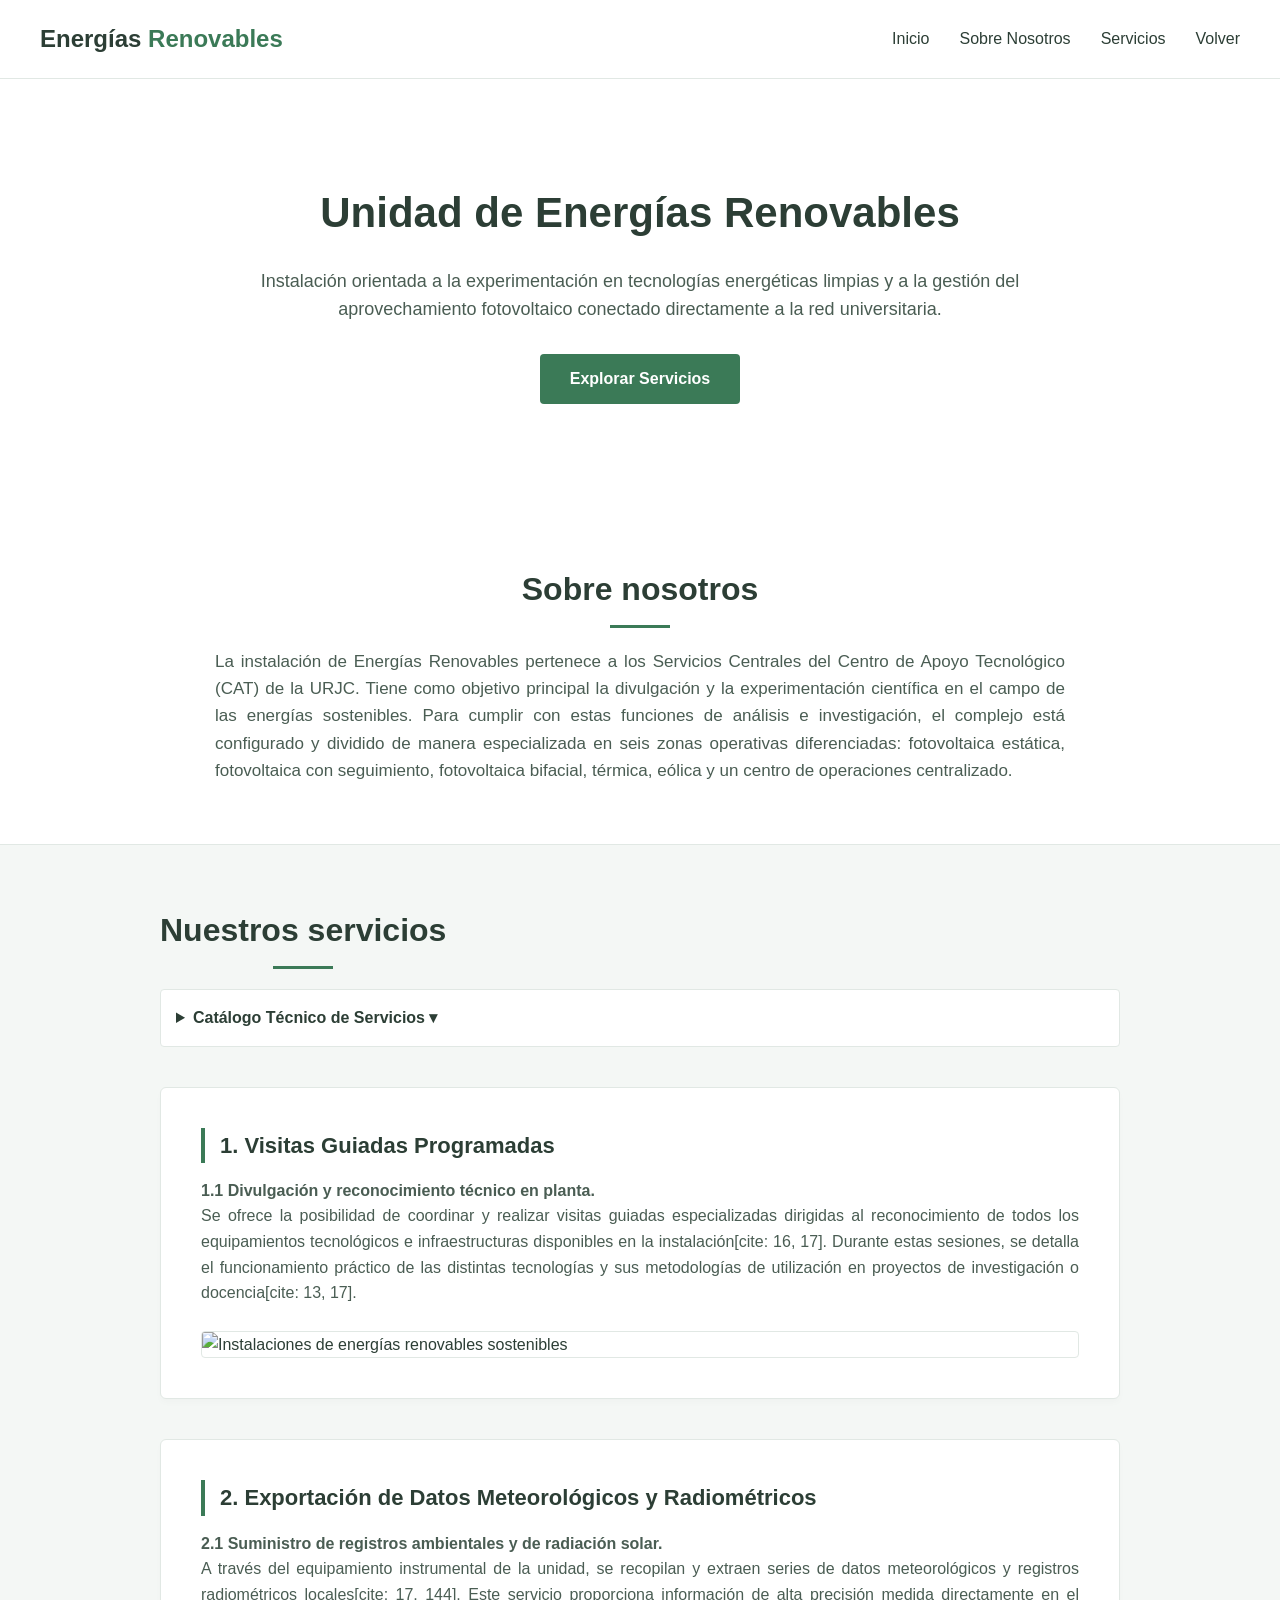
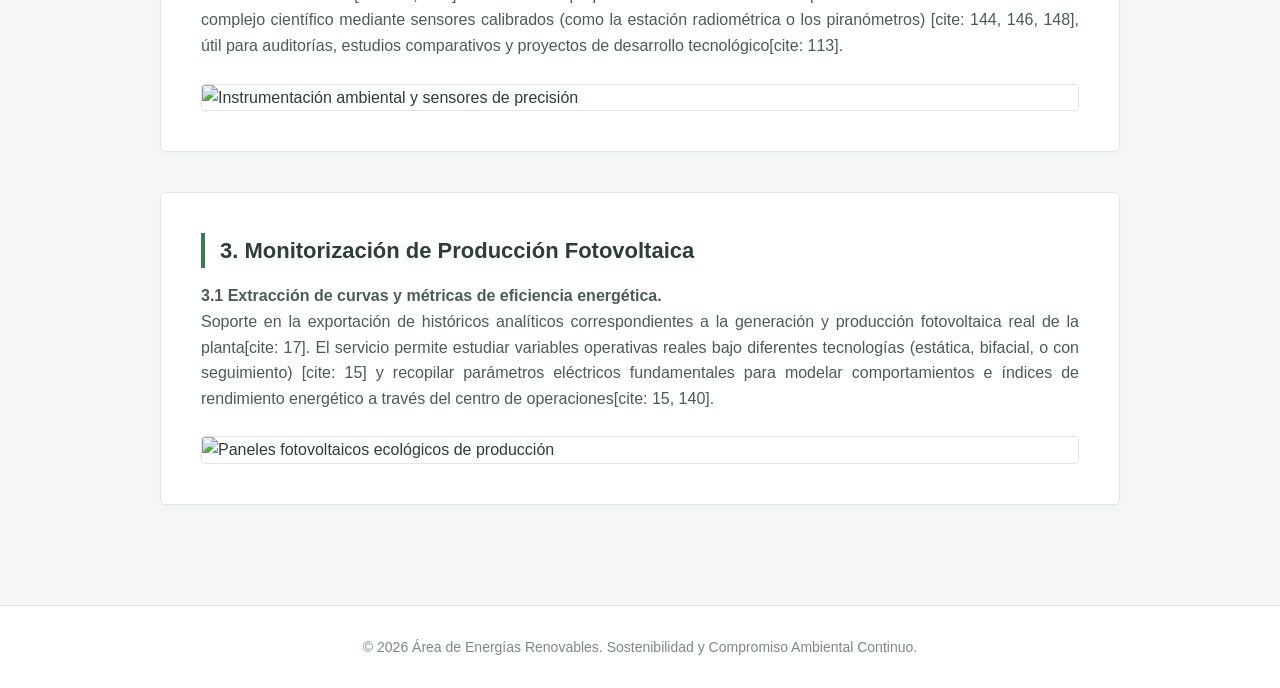
==== renovables.html @ b1b4fd77 "subida de web revovables" ====
<!DOCTYPE html>
<html lang="es">
<head>
    <meta charset="UTF-8">
    <meta name="viewport" content="width=device-width, initial-scale=1.0">
    <title>Energías Renovables | Sostenibilidad</title>
    <link rel="stylesheet" href="renovables.css">
    
</head>
<body>

    <nav>
        <div class="logo">Energías <span>Renovables</span></div>
        <ul>
            <li><a href="#inicio">Inicio</a></li>
            <li><a href="#sobre-nosotros">Sobre Nosotros</a></li>
            <li><a href="#servicios">Servicios</a></li>
            <li><a href="index.html">Volver</a></li>
        </ul>
    </nav>

    <header id="inicio" class="hero">
        <div class="hero-content">
            <h1>Unidad de Energías Renovables</h1>
            <p>Instalación orientada a la experimentación en tecnologías energéticas limpias y a la gestión del aprovechamiento fotovoltaico conectado directamente a la red universitaria.</p>
            <a href="#servicios" class="btn-futurista">Explorar Servicios</a>
        </div>
    </header>

    <section id="sobre-nosotros" class="seccion-texto">
        <div class="contenedor">
            <h2>Sobre nosotros</h2>
            <p>La instalación de Energías Renovables pertenece a los Servicios Centrales del Centro de Apoyo Tecnológico (CAT) de la URJC. Tiene como objetivo principal la divulgación y la experimentación científica en el campo de las energías sostenibles. Para cumplir con estas funciones de análisis e investigación, el complejo está configurado y dividido de manera especializada en seis zonas operativas diferenciadas: fotovoltaica estática, fotovoltaica con seguimiento, fotovoltaica bifacial, térmica, eólica y un centro de operaciones centralizado.</p>
        </div>
    </section>

    <section id="servicios" class="seccion-trabajo">
        <div class="contenedor">
            <h2>Nuestros servicios</h2>
            
            <details class="menu-desplegable-futurista">
                <summary>Catálogo Técnico de Servicios <span class="flecha">&#9662;</span></summary>
                <div class="enlaces-desplegable">
                    <a href="#fase1"><span>01.</span>Visitas Guiadas Programadas</a>
                    <a href="#fase2"><span>02.</span>Exportación de Datos Meteorológicos y Radiométricos</a>
                    <a href="#fase3"><span>03.</span>Monitorización de Producción Fotovoltaica</a>
                </div>
            </details>

            <article id="fase1" class="bloque-contenido">
                <h3>1. Visitas Guiadas Programadas</h3>
                <p><b>1.1 Divulgación y reconocimiento técnico en planta.</b><br>
                Se ofrece la posibilidad de coordinar y realizar visitas guiadas especializadas dirigidas al reconocimiento de todos los equipamientos tecnológicos e infraestructuras disponibles en la instalación[cite: 16, 17]. Durante estas sesiones, se detalla el funcionamiento práctico de las distintas tecnologías y sus metodologías de utilización en proyectos de investigación o docencia[cite: 13, 17].</p>
                <div class="contenedor-img">
                    <img src="https://images.unsplash.com/photo-1466611653911-95081537e5b7?auto=format&fit=crop&w=1000&q=80" alt="Instalaciones de energías renovables sostenibles">
                </div>
            </article>

            <article id="fase2" class="bloque-contenido">
                <h3>2. Exportación de Datos Meteorológicos y Radiométricos</h3>
                <p><b>2.1 Suministro de registros ambientales y de radiación solar.</b><br>
                A través del equipamiento instrumental de la unidad, se recopilan y extraen series de datos meteorológicos y registros radiométricos locales[cite: 17, 144]. Este servicio proporciona información de alta precisión medida directamente en el complejo científico mediante sensores calibrados (como la estación radiométrica o los piranómetros) [cite: 144, 146, 148], útil para auditorías, estudios comparativos y proyectos de desarrollo tecnológico[cite: 113].</p>
                <div class="contenedor-img">
                    <img src="https://images.unsplash.com/photo-1504384308090-c894fdcc538d?auto=format&fit=crop&w=1000&q=80" alt="Instrumentación ambiental y sensores de precisión">
                </div>
            </article>

            <article id="fase3" class="bloque-contenido">
                <h3>3. Monitorización de Producción Fotovoltaica</h3>
                <p><b>3.1 Extracción de curvas y métricas de eficiencia energética.</b><br>
                Soporte en la exportación de históricos analíticos correspondientes a la generación y producción fotovoltaica real de la planta[cite: 17]. El servicio permite estudiar variables operativas reales bajo diferentes tecnologías (estática, bifacial, o con seguimiento) [cite: 15] y recopilar parámetros eléctricos fundamentales para modelar comportamientos e índices de rendimiento energético a través del centro de operaciones[cite: 15, 140].</p>
                <div class="contenedor-img">
                    <img src="https://images.unsplash.com/photo-1509391366360-2e959784a276?auto=format&fit=crop&w=1000&q=80" alt="Paneles fotovoltaicos ecológicos de producción">
                </div>
            </article>

        </div>
    </section>

    <footer>
        <p>&copy; 2026 Área de Energías Renovables. Sostenibilidad y Compromiso Ambiental Continuo.</p>
    </footer>

</body>
</html>
---- renovables.css ----
/* --- ESTILOS ADAPTADOS AL CUIDADO DEL MEDIO AMBIENTE --- */
        :root {
            --bg-principal: #ffffff;
            --bg-seccion-clara: #f4f7f5; /* Un gris con un sutil matiz verde ecológico */
            --texto-oscuro: #2c3e35;      /* Gris carbón con tinte verde bosque para el texto */
            --verde-acento: #3b7a57;      /* Verde hoja corporativo para destacar elementos */
            --verde-hover: #29573d;       /* Verde más oscuro para interacciones */
            --linea-division: #e1e8e4;
        }

        * {
            box-sizing: border-box;
            margin: 0;
            padding: 0;
            font-family: 'Segoe UI', Tahoma, Geneva, Verdana, sans-serif;
        }

        body {
            background-color: var(--bg-principal);
            color: var(--texto-oscuro);
            line-height: 1.6;
        }

        /* Barra de Navegación */
        nav {
            background-color: var(--bg-principal);
            border-bottom: 1px solid var(--linea-division);
            padding: 20px 40px;
            display: flex;
            justify-content: space-between;
            align-items: center;
            position: sticky;
            top: 0;
            z-index: 100;
        }

        nav .logo {
            font-size: 24px;
            font-weight: bold;
            color: var(--texto-oscuro);
        }

        nav .logo span {
            color: var(--verde-acento);
        }

        nav ul {
            display: flex;
            list-style: none;
            gap: 30px;
        }

        nav ul li a {
            text-decoration: none;
            color: var(--texto-oscuro);
            font-weight: 500;
            transition: color 0.3s ease;
        }

        nav ul li a:hover {
            color: var(--verde-acento);
        }

        /* Sección Hero */
        .hero {
            background: linear-gradient(rgba(255, 255, 255, 0.85), rgba(244, 247, 245, 0.95)), 
                        url('https://images.unsplash.com/photo-1466611653911-95081537e5b7?auto=format&fit=crop&w=1600&q=80') no-focus center/cover;
            padding: 100px 20px;
            text-align: center;
        }

        .hero-content h1 {
            font-size: 42px;
            color: var(--texto-oscuro);
            margin-bottom: 20px;
        }

        .hero-content p {
            font-size: 18px;
            max-width: 800px;
            margin: 0 auto 30px auto;
            color: #4a5d53;
        }

        .btn-futurista {
            display: inline-block;
            background-color: var(--verde-acento);
            color: #ffffff;
            padding: 12px 30px;
            text-decoration: none;
            font-weight: 600;
            border-radius: 4px;
            transition: background-color 0.3s ease, transform 0.2s ease;
        }

        .btn-futurista:hover {
            background-color: var(--verde-hover);
            transform: translateY(-2px);
        }

        /* Secciones Generales */
        .contenedor {
            max-width: 1000px;
            margin: 0 auto;
            padding: 60px 20px;
        }

        .seccion-texto {
            background-color: var(--bg-principal);
            text-align: center;
        }

        .seccion-texto h2, .seccion-trabajo h2 {
            font-size: 32px;
            margin-bottom: 20px;
            color: var(--texto-oscuro);
            position: relative;
            display: inline-block;
        }

        .seccion-texto h2::after, .seccion-trabajo h2::after {
            content: '';
            display: block;
            width: 60px;
            height: 3px;
            background-color: var(--verde-acento);
            margin: 10px auto 0 auto;
        }

        .seccion-texto p {
            font-size: 17px;
            color: #4a5d53;
            max-width: 850px;
            margin: 0 auto;
            text-align: justify;
        }

        /* Sección Servicios / Trabajo */
        .seccion-trabajo {
            background-color: var(--bg-seccion-clara);
            border-top: 1px solid var(--linea-division);
        }

        /* Menú Desplegable */
        .menu-desplegable-futurista {
            background-color: var(--bg-principal);
            border: 1px solid var(--linea-division);
            border-radius: 4px;
            padding: 15px;
            margin-bottom: 40px;
        }

        .menu-desplegable-futurista summary {
            font-weight: 600;
            cursor: pointer;
            color: var(--texto-oscuro);
            outline: none;
        }

        .enlaces-desplegable {
            margin-top: 15px;
            display: flex;
            flex-direction: column;
            gap: 10px;
            padding-left: 10px;
        }

        .enlaces-desplegable a {
            text-decoration: none;
            color: #4a5d53;
            transition: color 0.2s ease;
        }

        .enlaces-desplegable a:hover {
            color: var(--verde-acento);
        }

        .enlaces-desplegable span {
            color: var(--verde-acento);
            font-weight: bold;
            margin-right: 10px;
        }

        /* Bloques de Contenido (Artículos) */
        .bloque-contenido {
            background-color: var(--bg-principal);
            border: 1px solid var(--linea-division);
            border-radius: 6px;
            padding: 40px;
            margin-bottom: 40px;
            box-shadow: 0 4px 6px rgba(0,0,0,0.02);
        }

        .bloque-contenido h3 {
            font-size: 22px;
            color: var(--texto-oscuro);
            margin-bottom: 15px;
            border-left: 4px solid var(--verde-acento);
            padding-left: 15px;
        }

        .bloque-contenido p {
            color: #4a5d53;
            margin-bottom: 25px;
            text-align: justify;
        }

        /* Contenedor de Imágenes */
        .contenedor-img {
            width: 100%;
            border-radius: 4px;
            overflow: hidden;
            border: 1px solid var(--linea-division);
        }

        .contenedor-img img {
            width: 100%;
            height: auto;
            display: block;
            transition: transform 0.3s ease;
        }

        .contenedor-img:hover img {
            transform: scale(1.02);
        }

        /* Pie de Página */
        footer {
            background-color: var(--bg-principal);
            border-top: 1px solid var(--linea-division);
            text-align: center;
            padding: 30px 20px;
            color: #7a8b81;
            font-size: 14px;
        }
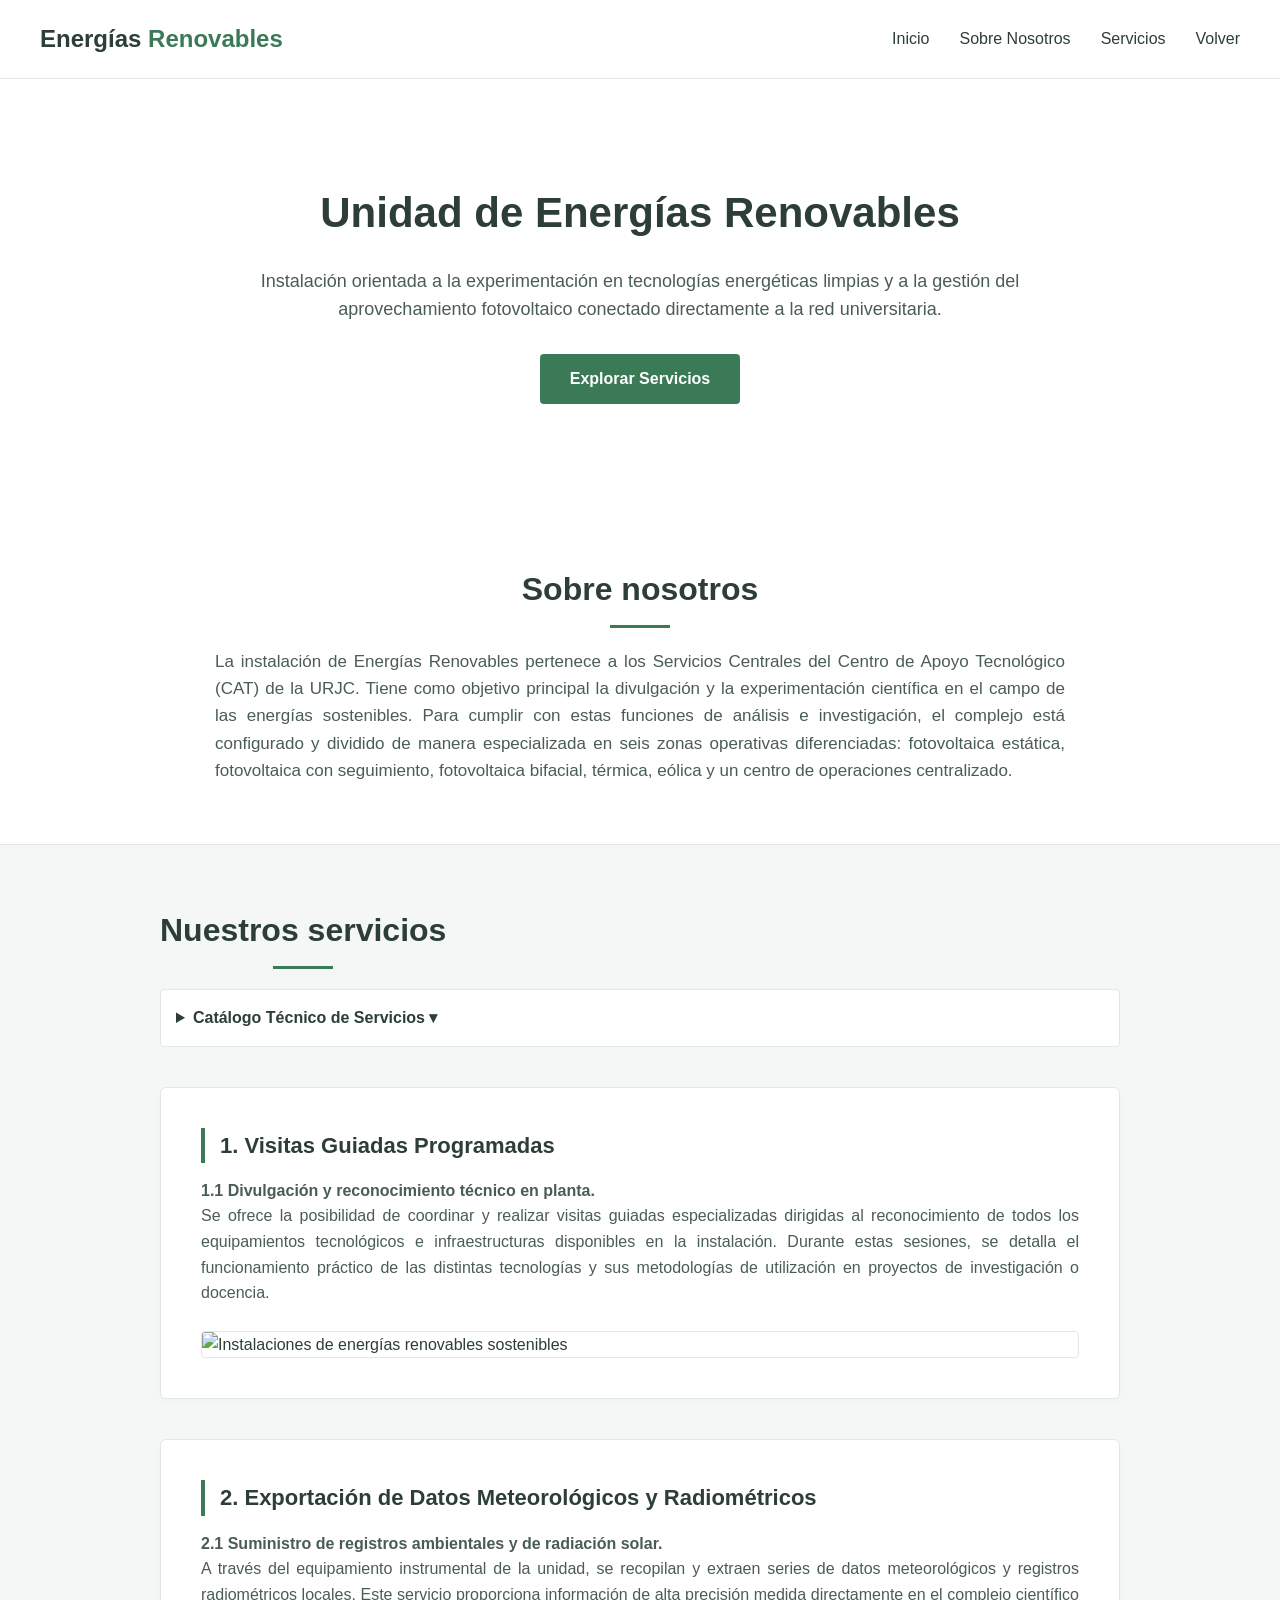
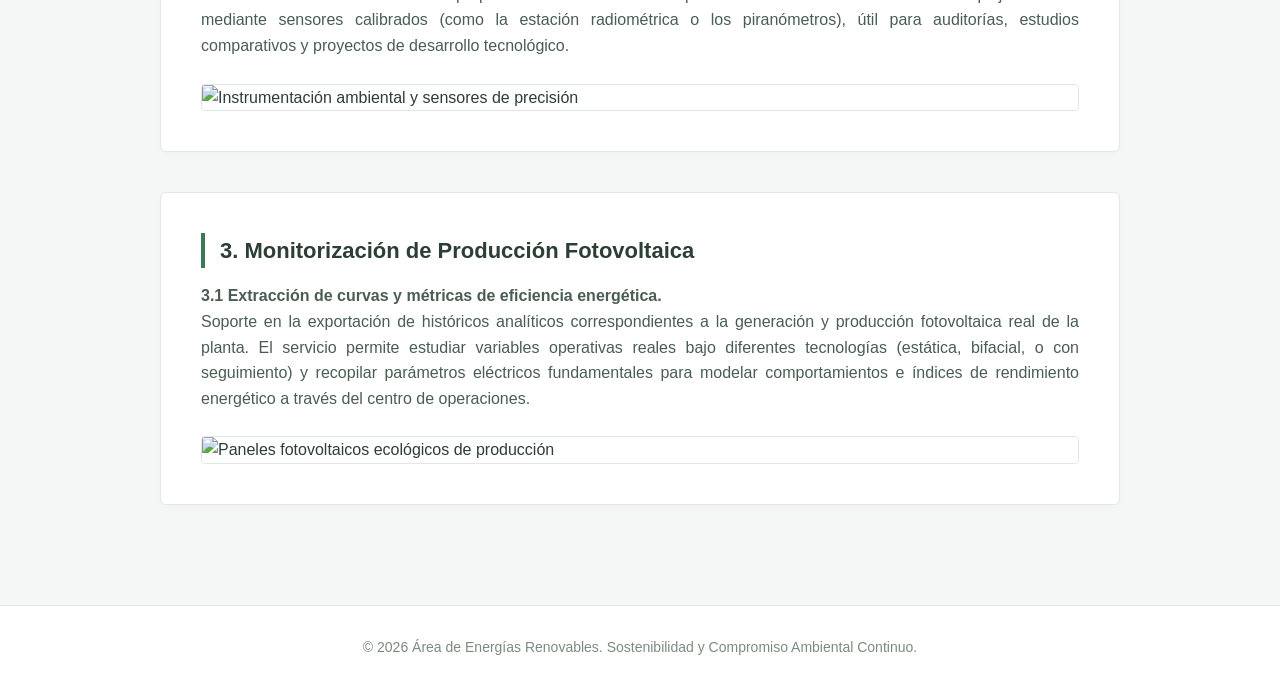
==== commit 0a24e00a: "actualizacion texto renovables" ====
--- a/renovables.html
+++ b/renovables.html
@@ -50,7 +50,7 @@
             <article id="fase1" class="bloque-contenido">
                 <h3>1. Visitas Guiadas Programadas</h3>
                 <p><b>1.1 Divulgación y reconocimiento técnico en planta.</b><br>
-                Se ofrece la posibilidad de coordinar y realizar visitas guiadas especializadas dirigidas al reconocimiento de todos los equipamientos tecnológicos e infraestructuras disponibles en la instalación[cite: 16, 17]. Durante estas sesiones, se detalla el funcionamiento práctico de las distintas tecnologías y sus metodologías de utilización en proyectos de investigación o docencia[cite: 13, 17].</p>
+                Se ofrece la posibilidad de coordinar y realizar visitas guiadas especializadas dirigidas al reconocimiento de todos los equipamientos tecnológicos e infraestructuras disponibles en la instalación. Durante estas sesiones, se detalla el funcionamiento práctico de las distintas tecnologías y sus metodologías de utilización en proyectos de investigación o docencia.</p>
                 <div class="contenedor-img">
                     <img src="https://images.unsplash.com/photo-1466611653911-95081537e5b7?auto=format&fit=crop&w=1000&q=80" alt="Instalaciones de energías renovables sostenibles">
                 </div>
@@ -59,7 +59,7 @@
             <article id="fase2" class="bloque-contenido">
                 <h3>2. Exportación de Datos Meteorológicos y Radiométricos</h3>
                 <p><b>2.1 Suministro de registros ambientales y de radiación solar.</b><br>
-                A través del equipamiento instrumental de la unidad, se recopilan y extraen series de datos meteorológicos y registros radiométricos locales[cite: 17, 144]. Este servicio proporciona información de alta precisión medida directamente en el complejo científico mediante sensores calibrados (como la estación radiométrica o los piranómetros) [cite: 144, 146, 148], útil para auditorías, estudios comparativos y proyectos de desarrollo tecnológico[cite: 113].</p>
+                A través del equipamiento instrumental de la unidad, se recopilan y extraen series de datos meteorológicos y registros radiométricos locales. Este servicio proporciona información de alta precisión medida directamente en el complejo científico mediante sensores calibrados (como la estación radiométrica o los piranómetros), útil para auditorías, estudios comparativos y proyectos de desarrollo tecnológico.</p>
                 <div class="contenedor-img">
                     <img src="https://images.unsplash.com/photo-1504384308090-c894fdcc538d?auto=format&fit=crop&w=1000&q=80" alt="Instrumentación ambiental y sensores de precisión">
                 </div>
@@ -68,7 +68,7 @@
             <article id="fase3" class="bloque-contenido">
                 <h3>3. Monitorización de Producción Fotovoltaica</h3>
                 <p><b>3.1 Extracción de curvas y métricas de eficiencia energética.</b><br>
-                Soporte en la exportación de históricos analíticos correspondientes a la generación y producción fotovoltaica real de la planta[cite: 17]. El servicio permite estudiar variables operativas reales bajo diferentes tecnologías (estática, bifacial, o con seguimiento) [cite: 15] y recopilar parámetros eléctricos fundamentales para modelar comportamientos e índices de rendimiento energético a través del centro de operaciones[cite: 15, 140].</p>
+                Soporte en la exportación de históricos analíticos correspondientes a la generación y producción fotovoltaica real de la planta. El servicio permite estudiar variables operativas reales bajo diferentes tecnologías (estática, bifacial, o con seguimiento) y recopilar parámetros eléctricos fundamentales para modelar comportamientos e índices de rendimiento energético a través del centro de operaciones.</p>
                 <div class="contenedor-img">
                     <img src="https://images.unsplash.com/photo-1509391366360-2e959784a276?auto=format&fit=crop&w=1000&q=80" alt="Paneles fotovoltaicos ecológicos de producción">
                 </div>
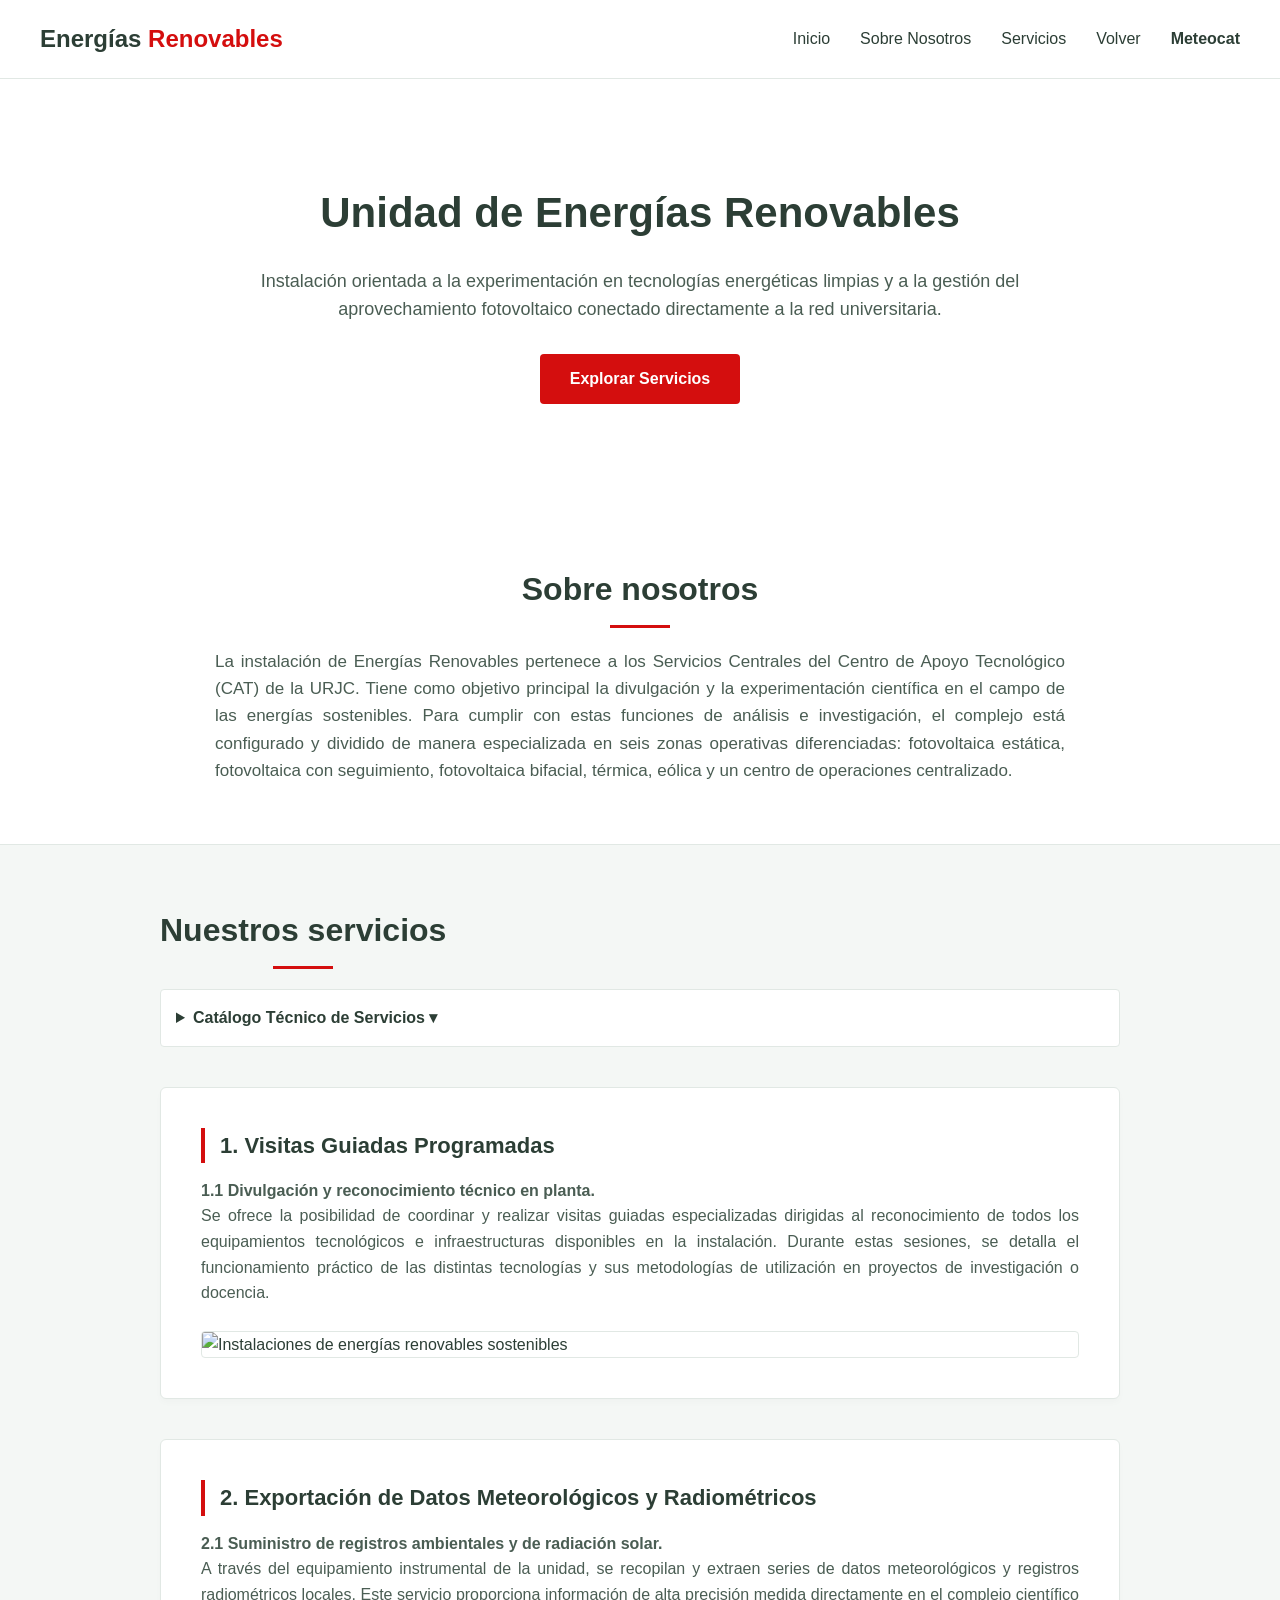
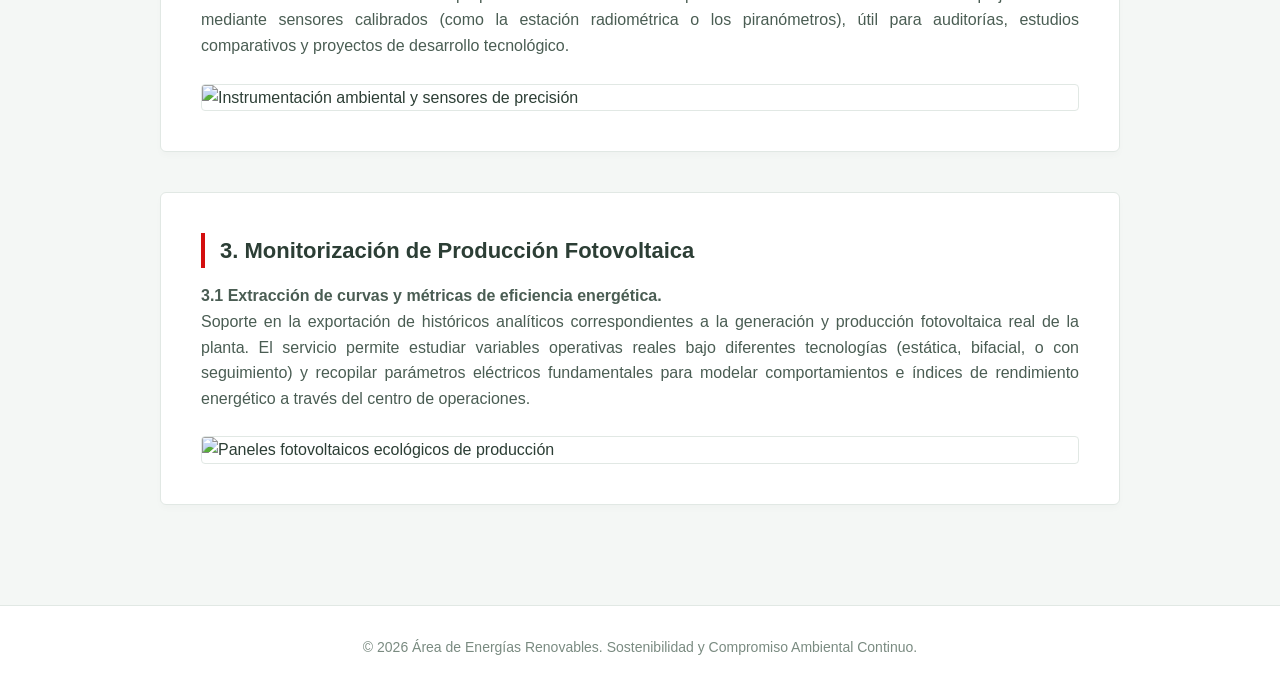
==== commit f86b89a4: "cambio diseño" ====
--- a/renovables.html
+++ b/renovables.html
@@ -16,6 +16,13 @@
             <li><a href="#sobre-nosotros">Sobre Nosotros</a></li>
             <li><a href="#servicios">Servicios</a></li>
             <li><a href="index.html">Volver</a></li>
+            <li><a href="http://meteocat.urjc.es/" ><b>Meteocat</b></a></li>
+            <!--<div class="nav-status-group">
+                
+                <a href="http://meteocat.urjc.es/" class="btn-nav-meteocat" target="_blank">
+                    Meteocat &rarr;
+                </a>
+            </div> -->
         </ul>
     </nav>
 
--- a/renovables.css
+++ b/renovables.css
@@ -4,7 +4,7 @@
             --bg-principal: #ffffff;
             --bg-seccion-clara: #f4f7f5; /* Un gris con un sutil matiz verde ecológico */
             --texto-oscuro: #2c3e35;      /* Gris carbón con tinte verde bosque para el texto */
-            --verde-acento: #3b7a57;      /* Verde hoja corporativo para destacar elementos */
+            --verde-acento: #d40e0e;      /* #3b7a57 Verde hoja corporativo para destacar elementos */
             --verde-hover: #29573d;       /* Verde más oscuro para interacciones */
             --linea-division: #e1e8e4;
         }
@@ -24,7 +24,7 @@
 
         /* Barra de Navegación */
         nav {
-            background-color: var(--bg-principal);
+            background-color:var(--bg-principal);
             border-bottom: 1px solid var(--linea-division);
             padding: 20px 40px;
             display: flex;
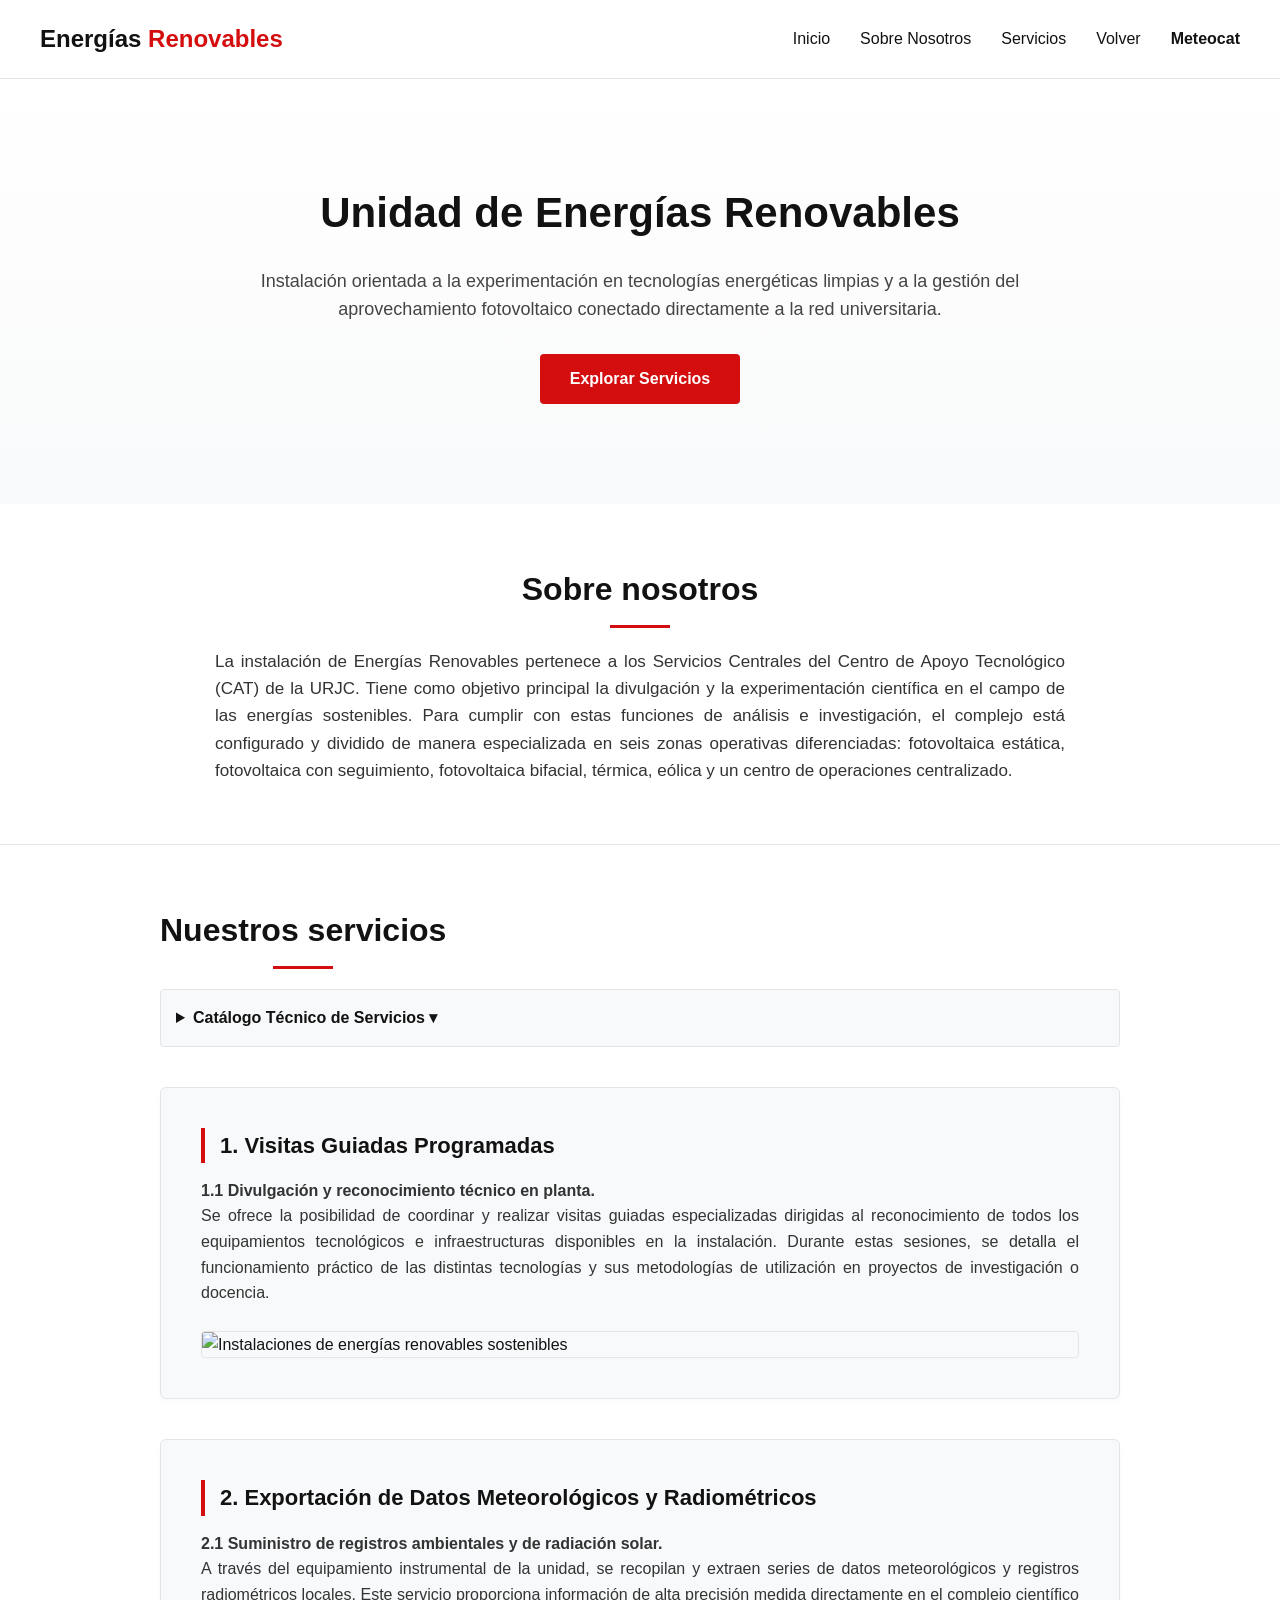
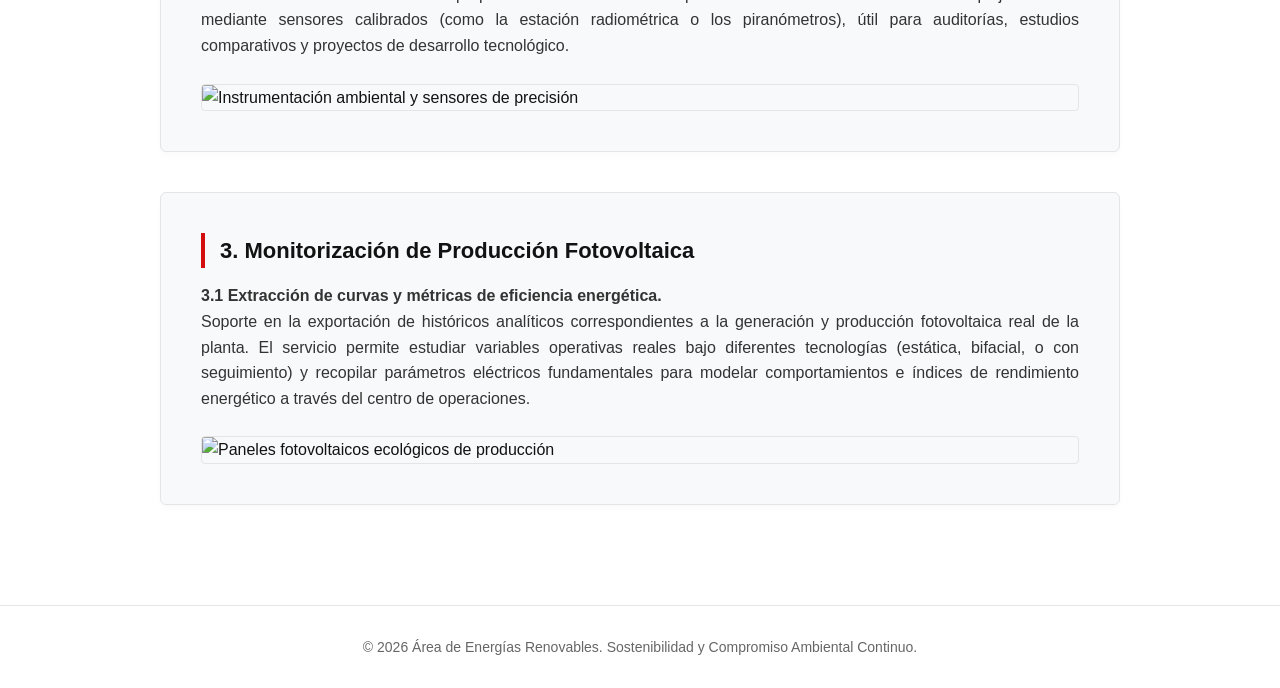
==== commit 18659fe3: "cambio de estructura" ====
--- a/renovables.html
+++ b/renovables.html
@@ -5,7 +5,6 @@
     <meta name="viewport" content="width=device-width, initial-scale=1.0">
     <title>Energías Renovables | Sostenibilidad</title>
     <link rel="stylesheet" href="renovables.css">
-    
 </head>
 <body>
 
@@ -16,13 +15,7 @@
             <li><a href="#sobre-nosotros">Sobre Nosotros</a></li>
             <li><a href="#servicios">Servicios</a></li>
             <li><a href="index.html">Volver</a></li>
-            <li><a href="http://meteocat.urjc.es/" ><b>Meteocat</b></a></li>
-            <!--<div class="nav-status-group">
-                
-                <a href="http://meteocat.urjc.es/" class="btn-nav-meteocat" target="_blank">
-                    Meteocat &rarr;
-                </a>
-            </div> -->
+            <li><a href="http://meteocat.urjc.es/"><b>Meteocat</b></a></li>
         </ul>
     </nav>
 
@@ -50,7 +43,7 @@
                 <div class="enlaces-desplegable">
                     <a href="#fase1"><span>01.</span>Visitas Guiadas Programadas</a>
                     <a href="#fase2"><span>02.</span>Exportación de Datos Meteorológicos y Radiométricos</a>
-                    <a href="#fase3"><span>03.</span>Monitorización de Producción Fotovoltaica</a>
+                    <a href="#fase3"><span>03.</span>Monitorización de Production Fotovoltaica</a>
                 </div>
             </details>
 
--- a/renovables.css
+++ b/renovables.css
@@ -1,237 +1,235 @@
-
-        /* --- ESTILOS ADAPTADOS AL CUIDADO DEL MEDIO AMBIENTE --- */
-        :root {
-            --bg-principal: #ffffff;
-            --bg-seccion-clara: #f4f7f5; /* Un gris con un sutil matiz verde ecológico */
-            --texto-oscuro: #2c3e35;      /* Gris carbón con tinte verde bosque para el texto */
-            --verde-acento: #d40e0e;      /* #3b7a57 Verde hoja corporativo para destacar elementos */
-            --verde-hover: #29573d;       /* Verde más oscuro para interacciones */
-            --linea-division: #e1e8e4;
-        }
-
-        * {
-            box-sizing: border-box;
-            margin: 0;
-            padding: 0;
-            font-family: 'Segoe UI', Tahoma, Geneva, Verdana, sans-serif;
-        }
-
-        body {
-            background-color: var(--bg-principal);
-            color: var(--texto-oscuro);
-            line-height: 1.6;
-        }
-
-        /* Barra de Navegación */
-        nav {
-            background-color:var(--bg-principal);
-            border-bottom: 1px solid var(--linea-division);
-            padding: 20px 40px;
-            display: flex;
-            justify-content: space-between;
-            align-items: center;
-            position: sticky;
-            top: 0;
-            z-index: 100;
-        }
-
-        nav .logo {
-            font-size: 24px;
-            font-weight: bold;
-            color: var(--texto-oscuro);
-        }
-
-        nav .logo span {
-            color: var(--verde-acento);
-        }
-
-        nav ul {
-            display: flex;
-            list-style: none;
-            gap: 30px;
-        }
-
-        nav ul li a {
-            text-decoration: none;
-            color: var(--texto-oscuro);
-            font-weight: 500;
-            transition: color 0.3s ease;
-        }
-
-        nav ul li a:hover {
-            color: var(--verde-acento);
-        }
-
-        /* Sección Hero */
-        .hero {
-            background: linear-gradient(rgba(255, 255, 255, 0.85), rgba(244, 247, 245, 0.95)), 
-                        url('https://images.unsplash.com/photo-1466611653911-95081537e5b7?auto=format&fit=crop&w=1600&q=80') no-focus center/cover;
-            padding: 100px 20px;
-            text-align: center;
-        }
-
-        .hero-content h1 {
-            font-size: 42px;
-            color: var(--texto-oscuro);
-            margin-bottom: 20px;
-        }
-
-        .hero-content p {
-            font-size: 18px;
-            max-width: 800px;
-            margin: 0 auto 30px auto;
-            color: #4a5d53;
-        }
-
-        .btn-futurista {
-            display: inline-block;
-            background-color: var(--verde-acento);
-            color: #ffffff;
-            padding: 12px 30px;
-            text-decoration: none;
-            font-weight: 600;
-            border-radius: 4px;
-            transition: background-color 0.3s ease, transform 0.2s ease;
-        }
-
-        .btn-futurista:hover {
-            background-color: var(--verde-hover);
-            transform: translateY(-2px);
-        }
-
-        /* Secciones Generales */
-        .contenedor {
-            max-width: 1000px;
-            margin: 0 auto;
-            padding: 60px 20px;
-        }
-
-        .seccion-texto {
-            background-color: var(--bg-principal);
-            text-align: center;
-        }
-
-        .seccion-texto h2, .seccion-trabajo h2 {
-            font-size: 32px;
-            margin-bottom: 20px;
-            color: var(--texto-oscuro);
-            position: relative;
-            display: inline-block;
-        }
-
-        .seccion-texto h2::after, .seccion-trabajo h2::after {
-            content: '';
-            display: block;
-            width: 60px;
-            height: 3px;
-            background-color: var(--verde-acento);
-            margin: 10px auto 0 auto;
-        }
-
-        .seccion-texto p {
-            font-size: 17px;
-            color: #4a5d53;
-            max-width: 850px;
-            margin: 0 auto;
-            text-align: justify;
-        }
-
-        /* Sección Servicios / Trabajo */
-        .seccion-trabajo {
-            background-color: var(--bg-seccion-clara);
-            border-top: 1px solid var(--linea-division);
-        }
-
-        /* Menú Desplegable */
-        .menu-desplegable-futurista {
-            background-color: var(--bg-principal);
-            border: 1px solid var(--linea-division);
-            border-radius: 4px;
-            padding: 15px;
-            margin-bottom: 40px;
-        }
-
-        .menu-desplegable-futurista summary {
-            font-weight: 600;
-            cursor: pointer;
-            color: var(--texto-oscuro);
-            outline: none;
-        }
-
-        .enlaces-desplegable {
-            margin-top: 15px;
-            display: flex;
-            flex-direction: column;
-            gap: 10px;
-            padding-left: 10px;
-        }
-
-        .enlaces-desplegable a {
-            text-decoration: none;
-            color: #4a5d53;
-            transition: color 0.2s ease;
-        }
-
-        .enlaces-desplegable a:hover {
-            color: var(--verde-acento);
-        }
-
-        .enlaces-desplegable span {
-            color: var(--verde-acento);
-            font-weight: bold;
-            margin-right: 10px;
-        }
-
-        /* Bloques de Contenido (Artículos) */
-        .bloque-contenido {
-            background-color: var(--bg-principal);
-            border: 1px solid var(--linea-division);
-            border-radius: 6px;
-            padding: 40px;
-            margin-bottom: 40px;
-            box-shadow: 0 4px 6px rgba(0,0,0,0.02);
-        }
-
-        .bloque-contenido h3 {
-            font-size: 22px;
-            color: var(--texto-oscuro);
-            margin-bottom: 15px;
-            border-left: 4px solid var(--verde-acento);
-            padding-left: 15px;
-        }
-
-        .bloque-contenido p {
-            color: #4a5d53;
-            margin-bottom: 25px;
-            text-align: justify;
-        }
-
-        /* Contenedor de Imágenes */
-        .contenedor-img {
-            width: 100%;
-            border-radius: 4px;
-            overflow: hidden;
-            border: 1px solid var(--linea-division);
-        }
-
-        .contenedor-img img {
-            width: 100%;
-            height: auto;
-            display: block;
-            transition: transform 0.3s ease;
-        }
-
-        .contenedor-img:hover img {
-            transform: scale(1.02);
-        }
-
-        /* Pie de Página */
-        footer {
-            background-color: var(--bg-principal);
-            border-top: 1px solid var(--linea-division);
-            text-align: center;
-            padding: 30px 20px;
-            color: #7a8b81;
-            font-size: 14px;
-        }
-    +/* --- ESTILOS OPTIMIZADOS EN PALETA ROJO, NEGRO Y BLANCO --- */
+:root {
+    --bg-principal: #ffffff;
+    --bg-seccion-clara: #f8f9fa;  /* Blanco grisáceo muy limpio para contrastes */
+    --texto-oscuro: #121212;      /* Negro puro/pizarra para lecturas nítidas */
+    --rojo-acento: #d40e0e;       /* Rojo vivo para destacar elementos clave */
+    --rojo-hover: #990a0a;        /* Rojo oscuro para interacciones */
+    --linea-division: #e5e5e5;    /* Gris claro para separar secciones limpiamente */
+}
+
+* {
+    box-sizing: border-box;
+    margin: 0;
+    padding: 0;
+    font-family: 'Segoe UI', Tahoma, Geneva, Verdana, sans-serif;
+}
+
+body {
+    background-color: var(--bg-principal);
+    color: var(--texto-oscuro);
+    line-height: 1.6;
+}
+
+/* Barra de Navegación */
+nav {
+    background-color: var(--bg-principal);
+    border-bottom: 1px solid var(--linea-division);
+    padding: 20px 40px;
+    display: flex;
+    justify-content: space-between;
+    align-items: center;
+    position: sticky;
+    top: 0;
+    z-index: 100;
+}
+
+nav .logo {
+    font-size: 24px;
+    font-weight: bold;
+    color: var(--texto-oscuro);
+}
+
+nav .logo span {
+    color: var(--rojo-acento);
+}
+
+nav ul {
+    display: flex;
+    list-style: none;
+    gap: 30px;
+}
+
+nav ul li a {
+    text-decoration: none;
+    color: var(--texto-oscuro);
+    font-weight: 500;
+    transition: color 0.3s ease;
+}
+
+nav ul li a:hover {
+    color: var(--rojo-acento);
+}
+
+/* Sección Hero (Con la imagen del taller mecánico/industrial integrada) */
+.hero {
+    background: linear-gradient(rgba(255, 255, 255, 0.85), rgba(248, 249, 250, 0.95)), 
+                url('https://images.unsplash.com/photo-1504384308090-c894fdcc538d?auto=format&fit=crop&w=1600&q=80') no-repeat center/cover;
+    padding: 100px 20px;
+    text-align: center;
+}
+
+.hero-content h1 {
+    font-size: 42px;
+    color: var(--texto-oscuro);
+    margin-bottom: 20px;
+}
+
+.hero-content p {
+    font-size: 18px;
+    max-width: 800px;
+    margin: 0 auto 30px auto;
+    color: #444444;
+}
+
+.btn-futurista {
+    display: inline-block;
+    background-color: var(--rojo-acento);
+    color: #ffffff;
+    padding: 12px 30px;
+    text-decoration: none;
+    font-weight: 600;
+    border-radius: 4px;
+    transition: background-color 0.3s ease, transform 0.2s ease;
+}
+
+.btn-futurista:hover {
+    background-color: var(--rojo-hover);
+    transform: translateY(-2px);
+}
+
+/* Secciones Generales */
+.contenedor {
+    max-width: 1000px;
+    margin: 0 auto;
+    padding: 60px 20px;
+}
+
+.seccion-texto {
+    background-color: var(--bg-principal);
+    text-align: center;
+}
+
+.seccion-texto h2, .seccion-trabajo h2 {
+    font-size: 32px;
+    margin-bottom: 20px;
+    color: var(--texto-oscuro);
+    position: relative;
+    display: inline-block;
+}
+
+.seccion-texto h2::after, .seccion-trabajo h2::after {
+    content: '';
+    display: block;
+    width: 60px;
+    height: 3px;
+    background-color: var(--rojo-acento);
+    margin: 10px auto 0 auto;
+}
+
+.seccion-texto p {
+    font-size: 17px;
+    color: #333333;
+    max-width: 850px;
+    margin: 0 auto;
+    text-align: justify;
+}
+
+/* Sección Servicios / Trabajo */
+.seccion-trabajo {
+    background-color: var(--bg-principal);
+    border-top: 1px solid var(--linea-division);
+}
+
+/* Menú Desplegable */
+.menu-desplegable-futurista {
+    background-color: var(--bg-seccion-clara); 
+    border: 1px solid var(--linea-division);
+    border-radius: 4px;
+    padding: 15px;
+    margin-bottom: 40px;
+}
+
+.menu-desplegable-futurista summary {
+    font-weight: 600;
+    cursor: pointer;
+    color: var(--texto-oscuro);
+    outline: none;
+}
+
+.enlaces-desplegable {
+    margin-top: 15px;
+    display: flex;
+    flex-direction: column;
+    gap: 10px;
+    padding-left: 10px;
+}
+
+.enlaces-desplegable a {
+    text-decoration: none;
+    color: #444444;
+    transition: color 0.2s ease;
+}
+
+.enlaces-desplegable a:hover {
+    color: var(--rojo-acento);
+}
+
+.enlaces-desplegable span {
+    color: var(--rojo-acento);
+    font-weight: bold;
+    margin-right: 10px;
+}
+
+/* Bloques de Contenido (Artículos) */
+.bloque-contenido {
+    background-color: var(--bg-seccion-clara); 
+    border: 1px solid var(--linea-division);
+    border-radius: 6px;
+    padding: 40px;
+    margin-bottom: 40px;
+    box-shadow: 0 4px 6px rgba(0,0,0,0.02);
+}
+
+.bloque-contenido h3 {
+    font-size: 22px;
+    color: var(--texto-oscuro);
+    margin-bottom: 15px;
+    border-left: 4px solid var(--rojo-acento);
+    padding-left: 15px;
+}
+
+.bloque-contenido p {
+    color: #333333;
+    margin-bottom: 25px;
+    text-align: justify;
+}
+
+/* Contenedor de Imágenes */
+.contenedor-img {
+    width: 100%;
+    border-radius: 4px;
+    overflow: hidden;
+    border: 1px solid var(--linea-division);
+}
+
+.contenedor-img img {
+    width: 100%;
+    height: auto;
+    display: block;
+    transition: transform 0.3s ease;
+}
+
+.contenedor-img:hover img {
+    transform: scale(1.02);
+}
+
+/* Pie de Página */
+footer {
+    background-color: var(--bg-principal);
+    border-top: 1px solid var(--linea-division);
+    text-align: center;
+    padding: 30px 20px;
+    color: #666666;
+    font-size: 14px;
+}
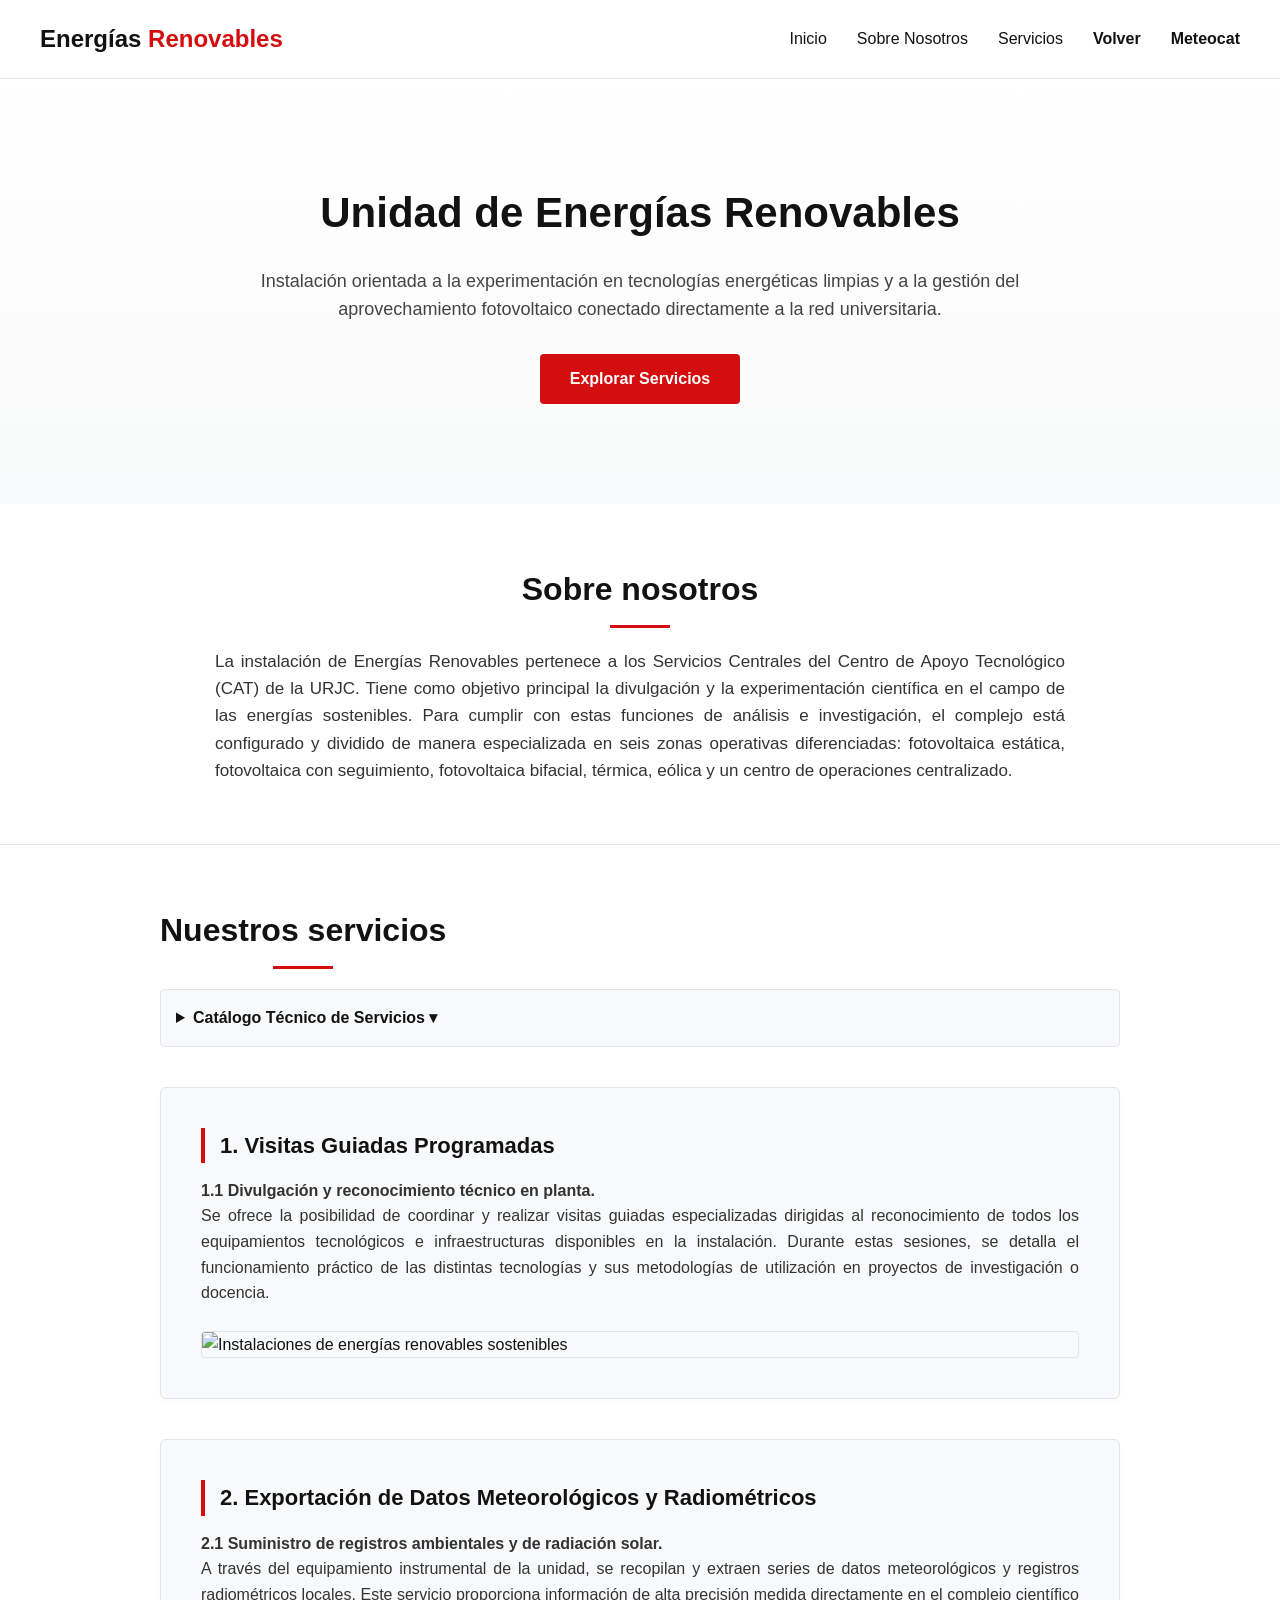
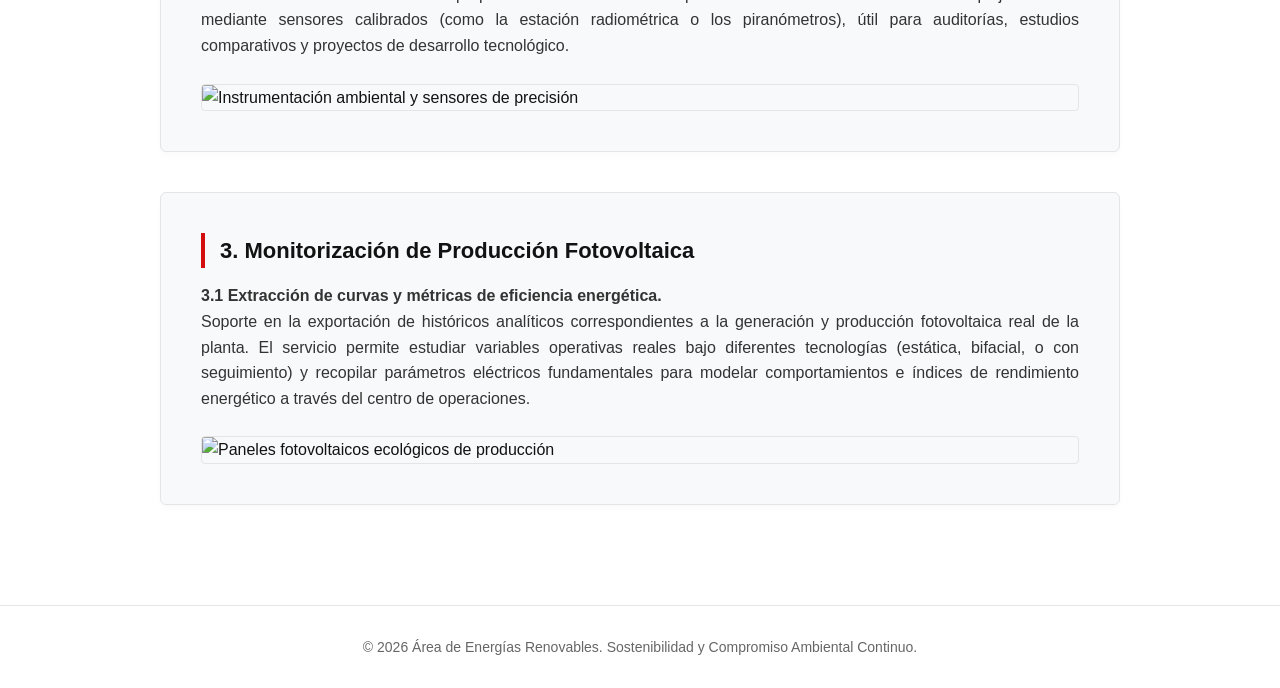
==== commit e05d0d4c: "enlace en negrita" ====
--- a/renovables.html
+++ b/renovables.html
@@ -14,7 +14,7 @@
             <li><a href="#inicio">Inicio</a></li>
             <li><a href="#sobre-nosotros">Sobre Nosotros</a></li>
             <li><a href="#servicios">Servicios</a></li>
-            <li><a href="index.html">Volver</a></li>
+            <li><a href="index.html"><strong>Volver</strong></a></li>
             <li><a href="http://meteocat.urjc.es/"><b>Meteocat</b></a></li>
         </ul>
     </nav>
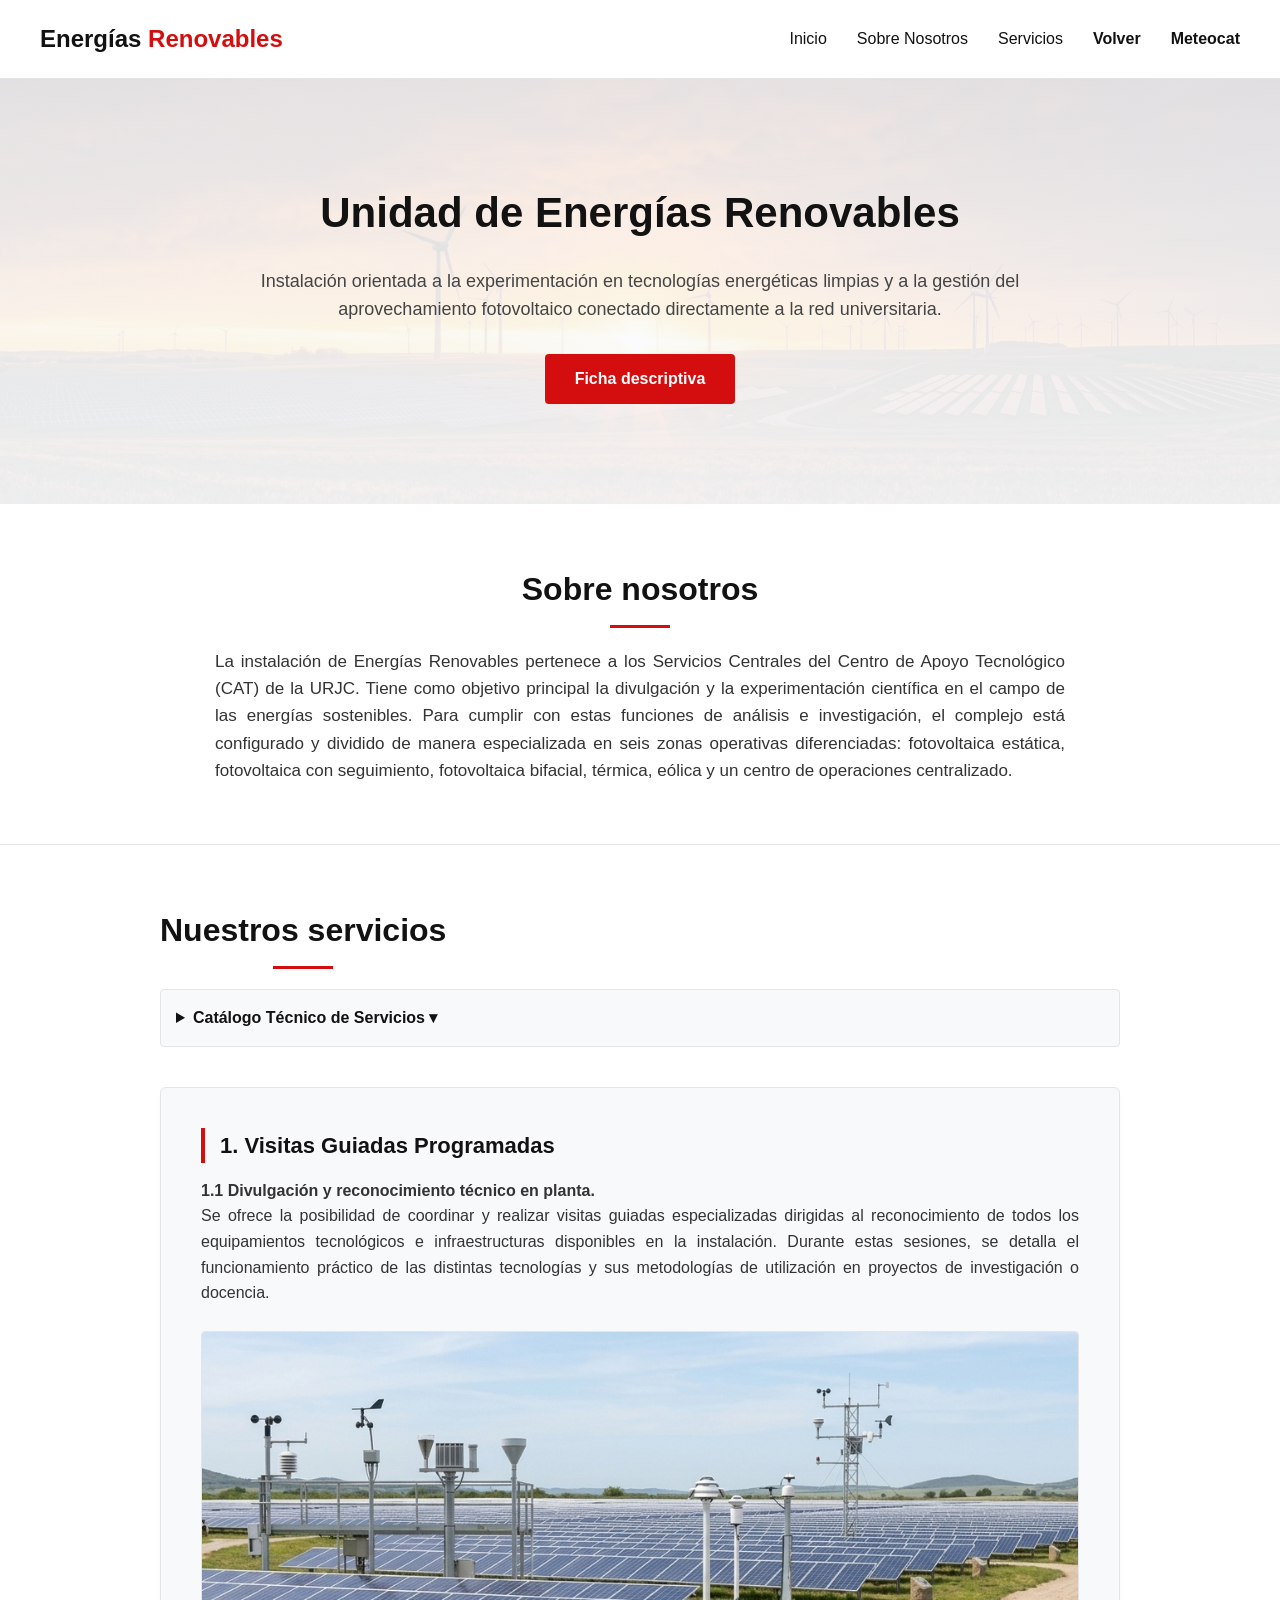
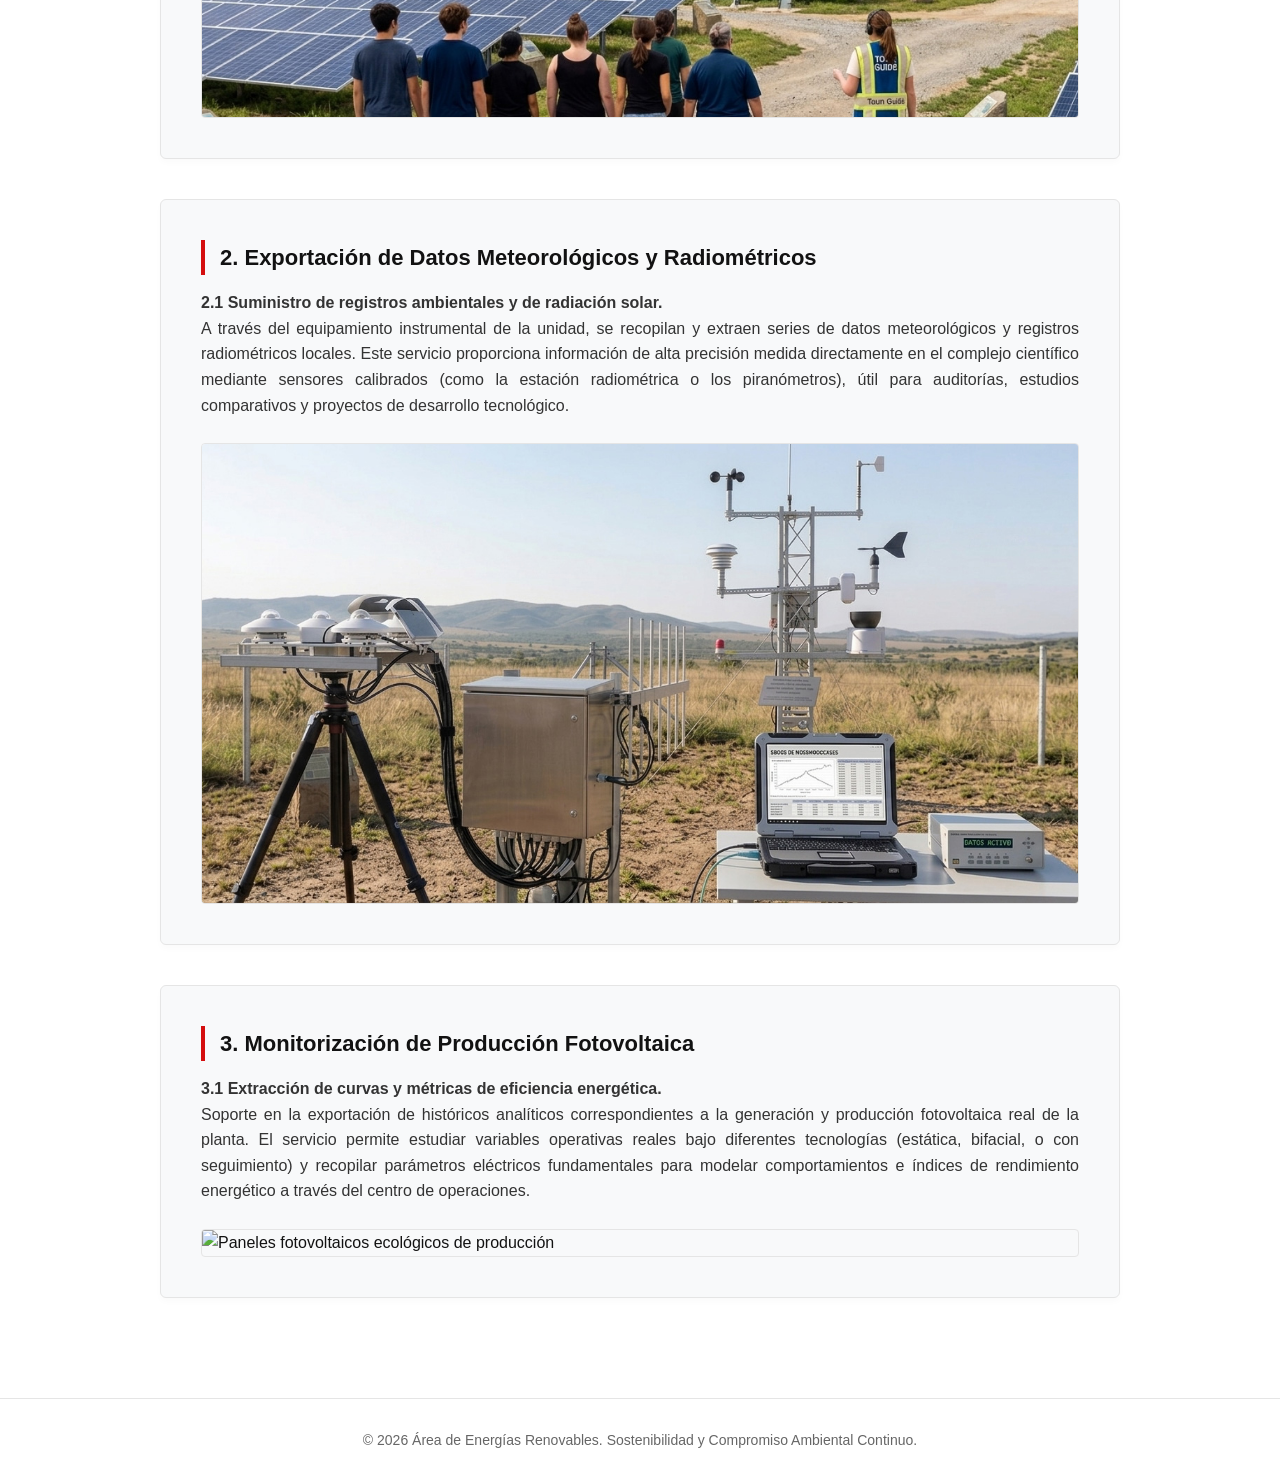
==== commit ab3002d1: "modificaciones en codigo,imagenes y carpetas" ====
--- a/renovables.html
+++ b/renovables.html
@@ -23,7 +23,7 @@
         <div class="hero-content">
             <h1>Unidad de Energías Renovables</h1>
             <p>Instalación orientada a la experimentación en tecnologías energéticas limpias y a la gestión del aprovechamiento fotovoltaico conectado directamente a la red universitaria.</p>
-            <a href="#servicios" class="btn-futurista">Explorar Servicios</a>
+            <a href="documentos/EERR-Ficha_descriptiva_22-04-2024.pdf" class="btn-futurista">Ficha descriptiva</a> <!-- #servicios-->
         </div>
     </header>
 
@@ -52,7 +52,7 @@
                 <p><b>1.1 Divulgación y reconocimiento técnico en planta.</b><br>
                 Se ofrece la posibilidad de coordinar y realizar visitas guiadas especializadas dirigidas al reconocimiento de todos los equipamientos tecnológicos e infraestructuras disponibles en la instalación. Durante estas sesiones, se detalla el funcionamiento práctico de las distintas tecnologías y sus metodologías de utilización en proyectos de investigación o docencia.</p>
                 <div class="contenedor-img">
-                    <img src="https://images.unsplash.com/photo-1466611653911-95081537e5b7?auto=format&fit=crop&w=1000&q=80" alt="Instalaciones de energías renovables sostenibles">
+                    <img src="img/visitas.jpg" alt="Instalaciones de energías renovables sostenibles">
                 </div>
             </article>
 
@@ -61,7 +61,7 @@
                 <p><b>2.1 Suministro de registros ambientales y de radiación solar.</b><br>
                 A través del equipamiento instrumental de la unidad, se recopilan y extraen series de datos meteorológicos y registros radiométricos locales. Este servicio proporciona información de alta precisión medida directamente en el complejo científico mediante sensores calibrados (como la estación radiométrica o los piranómetros), útil para auditorías, estudios comparativos y proyectos de desarrollo tecnológico.</p>
                 <div class="contenedor-img">
-                    <img src="https://images.unsplash.com/photo-1504384308090-c894fdcc538d?auto=format&fit=crop&w=1000&q=80" alt="Instrumentación ambiental y sensores de precisión">
+                    <img src="img/exportacionDatos.jpg" alt="Instrumentación ambiental y sensores de precisión">
                 </div>
             </article>
 
--- a/renovables.css
+++ b/renovables.css
@@ -64,7 +64,7 @@
 /* Sección Hero (Con la imagen del taller mecánico/industrial integrada) */
 .hero {
     background: linear-gradient(rgba(255, 255, 255, 0.85), rgba(248, 249, 250, 0.95)), 
-                url('https://images.unsplash.com/photo-1504384308090-c894fdcc538d?auto=format&fit=crop&w=1600&q=80') no-repeat center/cover;
+                url('img/renovables.jpg') no-repeat center/cover;
     padding: 100px 20px;
     text-align: center;
 }
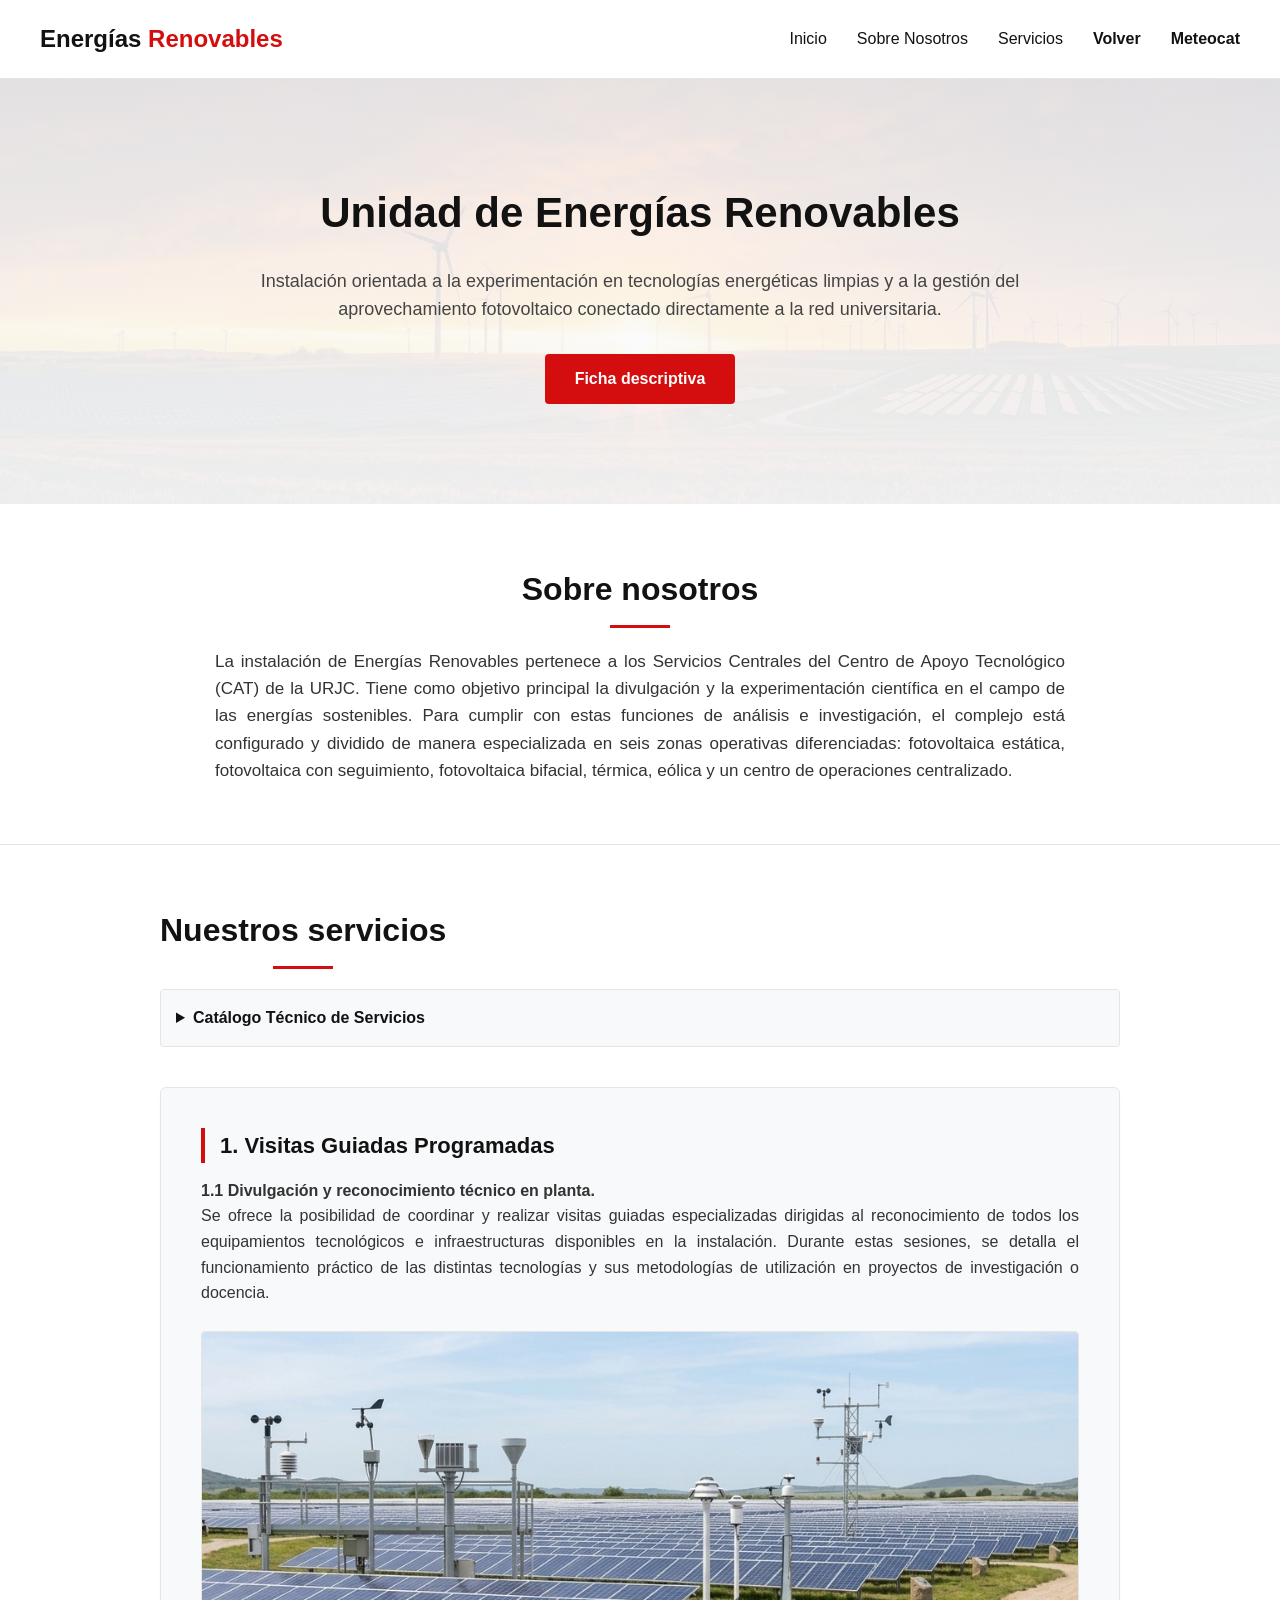
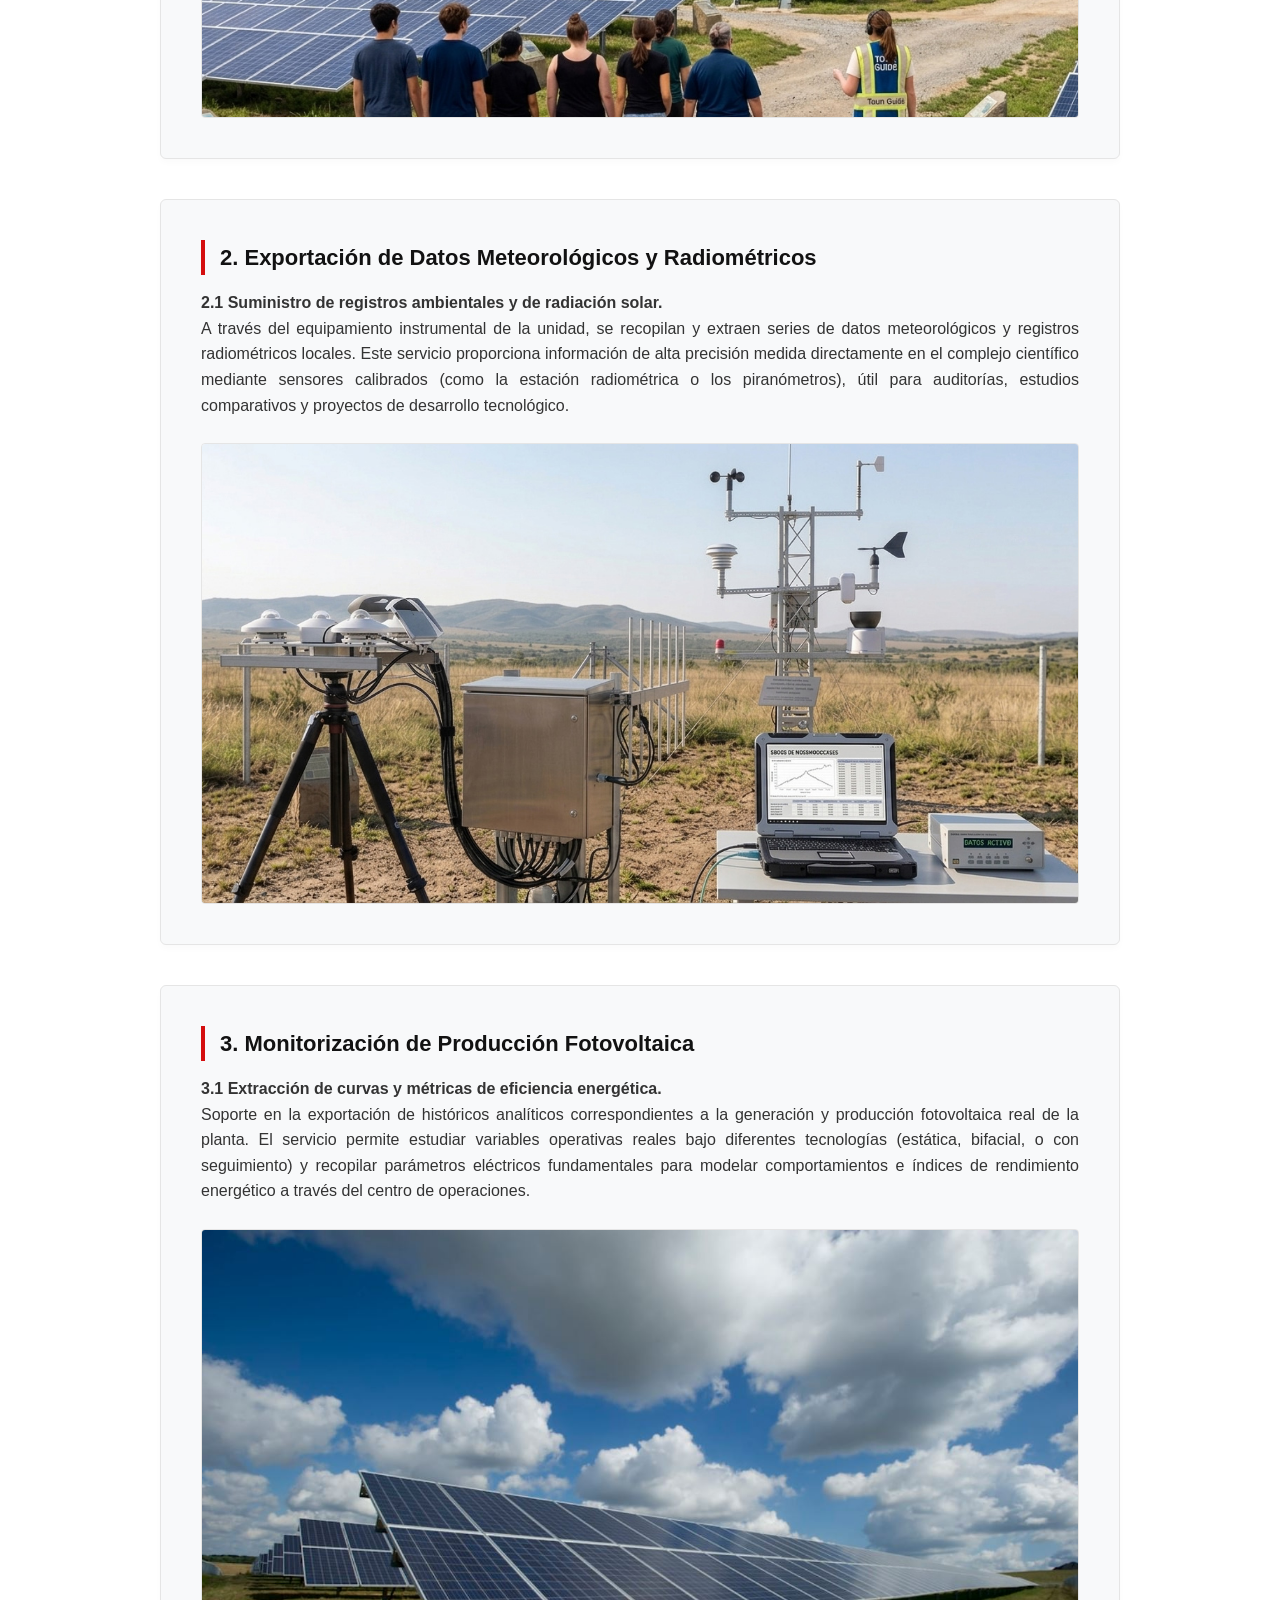
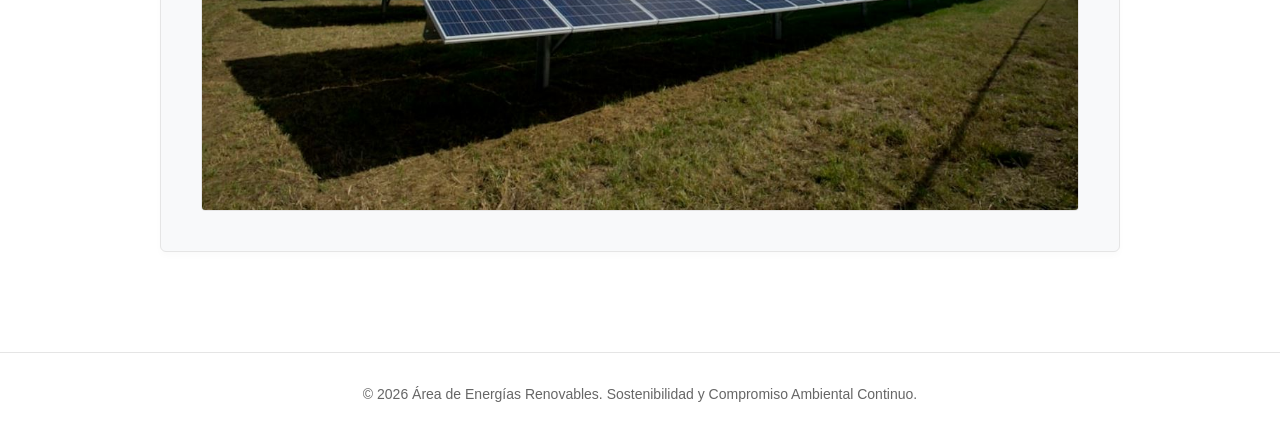
==== commit 91ecf290: "ultima modificacion" ====
--- a/renovables.html
+++ b/renovables.html
@@ -3,7 +3,7 @@
 <head>
     <meta charset="UTF-8">
     <meta name="viewport" content="width=device-width, initial-scale=1.0">
-    <title>Energías Renovables | Sostenibilidad</title>
+    <title>Energías Renovables</title>
     <link rel="stylesheet" href="renovables.css">
 </head>
 <body>
@@ -23,7 +23,7 @@
         <div class="hero-content">
             <h1>Unidad de Energías Renovables</h1>
             <p>Instalación orientada a la experimentación en tecnologías energéticas limpias y a la gestión del aprovechamiento fotovoltaico conectado directamente a la red universitaria.</p>
-            <a href="documentos/EERR-Ficha_descriptiva_22-04-2024.pdf" class="btn-futurista">Ficha descriptiva</a> <!-- #servicios-->
+            <a href="" class="btn-futurista">Ficha descriptiva</a> <!-- #servicios-->
         </div>
     </header>
 
@@ -39,7 +39,7 @@
             <h2>Nuestros servicios</h2>
             
             <details class="menu-desplegable-futurista">
-                <summary>Catálogo Técnico de Servicios <span class="flecha">&#9662;</span></summary>
+                <summary>Catálogo Técnico de Servicios </summary> <!-- <span class="flecha">&#9662;</span> -->
                 <div class="enlaces-desplegable">
                     <a href="#fase1"><span>01.</span>Visitas Guiadas Programadas</a>
                     <a href="#fase2"><span>02.</span>Exportación de Datos Meteorológicos y Radiométricos</a>
@@ -70,7 +70,7 @@
                 <p><b>3.1 Extracción de curvas y métricas de eficiencia energética.</b><br>
                 Soporte en la exportación de históricos analíticos correspondientes a la generación y producción fotovoltaica real de la planta. El servicio permite estudiar variables operativas reales bajo diferentes tecnologías (estática, bifacial, o con seguimiento) y recopilar parámetros eléctricos fundamentales para modelar comportamientos e índices de rendimiento energético a través del centro de operaciones.</p>
                 <div class="contenedor-img">
-                    <img src="https://images.unsplash.com/photo-1509391366360-2e959784a276?auto=format&fit=crop&w=1000&q=80" alt="Paneles fotovoltaicos ecológicos de producción">
+                    <img src="img/panelesSolares.JPG" alt="Paneles fotovoltaicos ecológicos de producción">
                 </div>
             </article>
 
